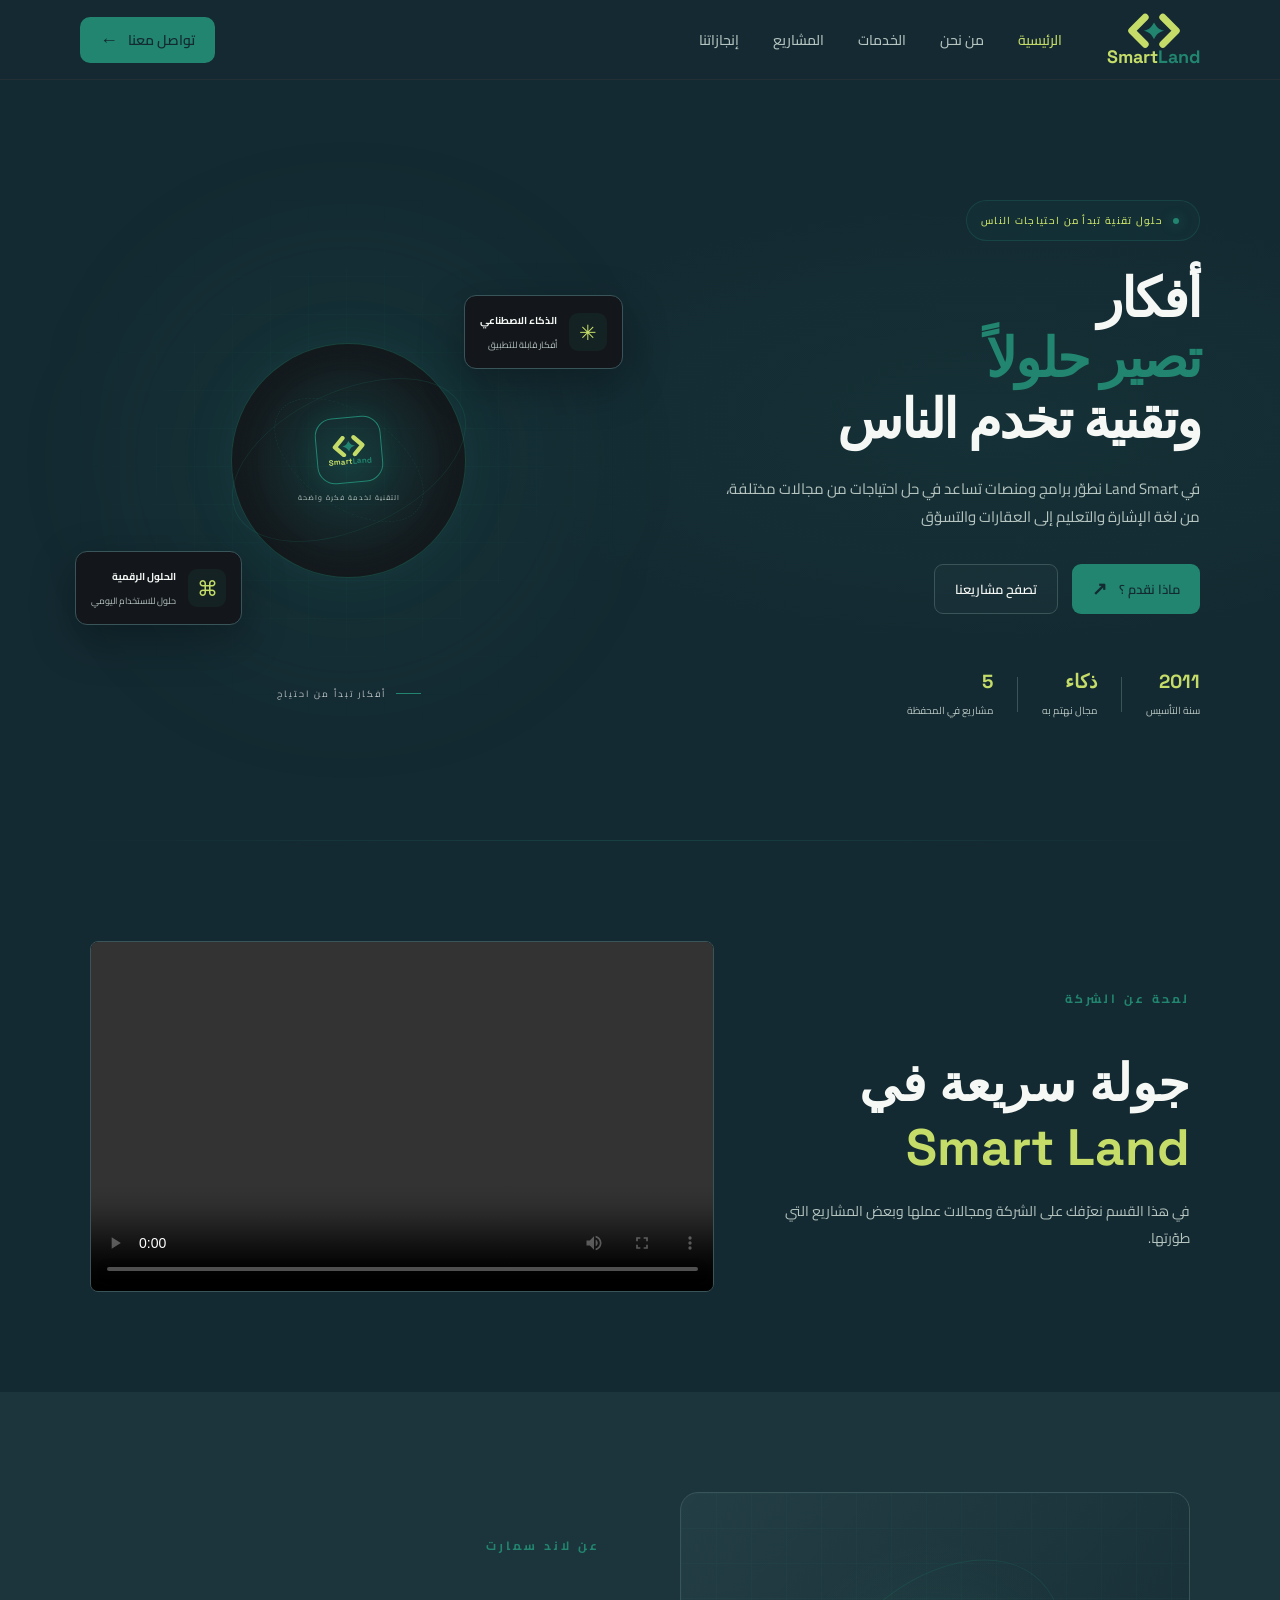
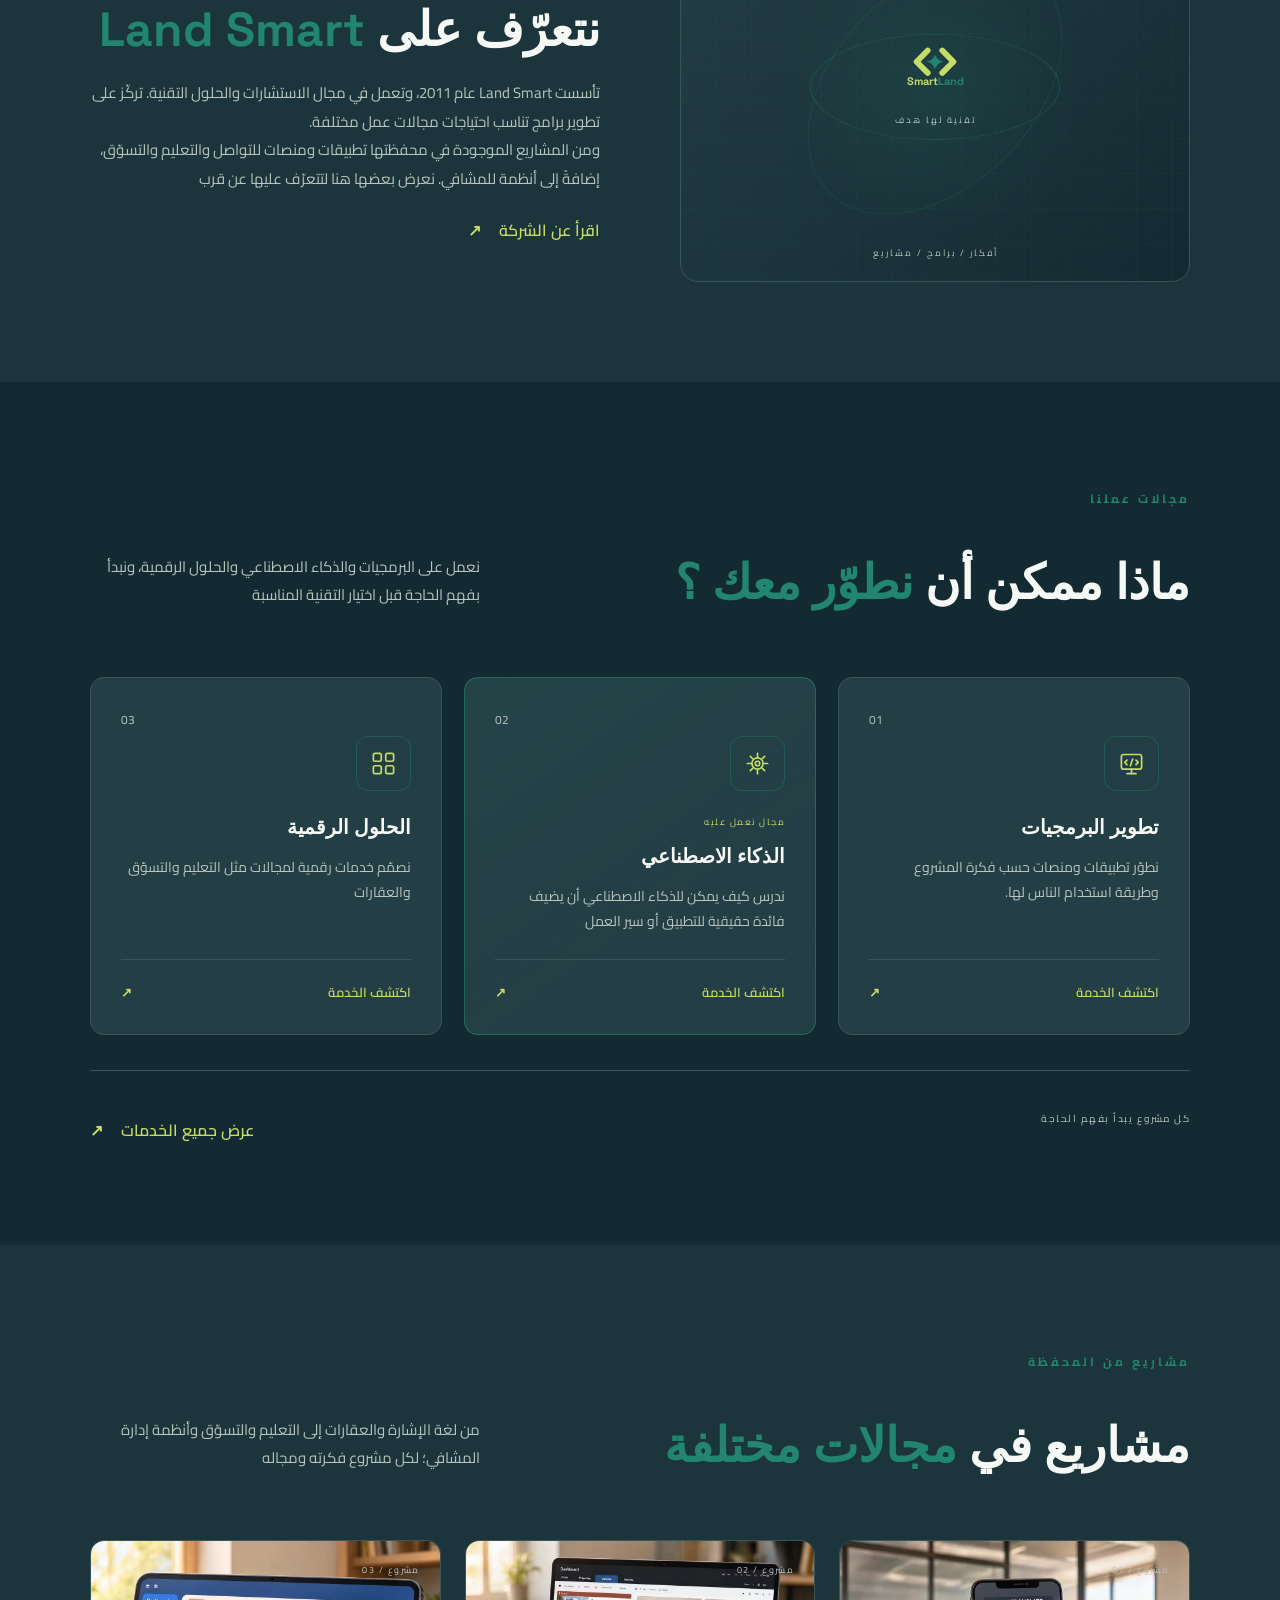
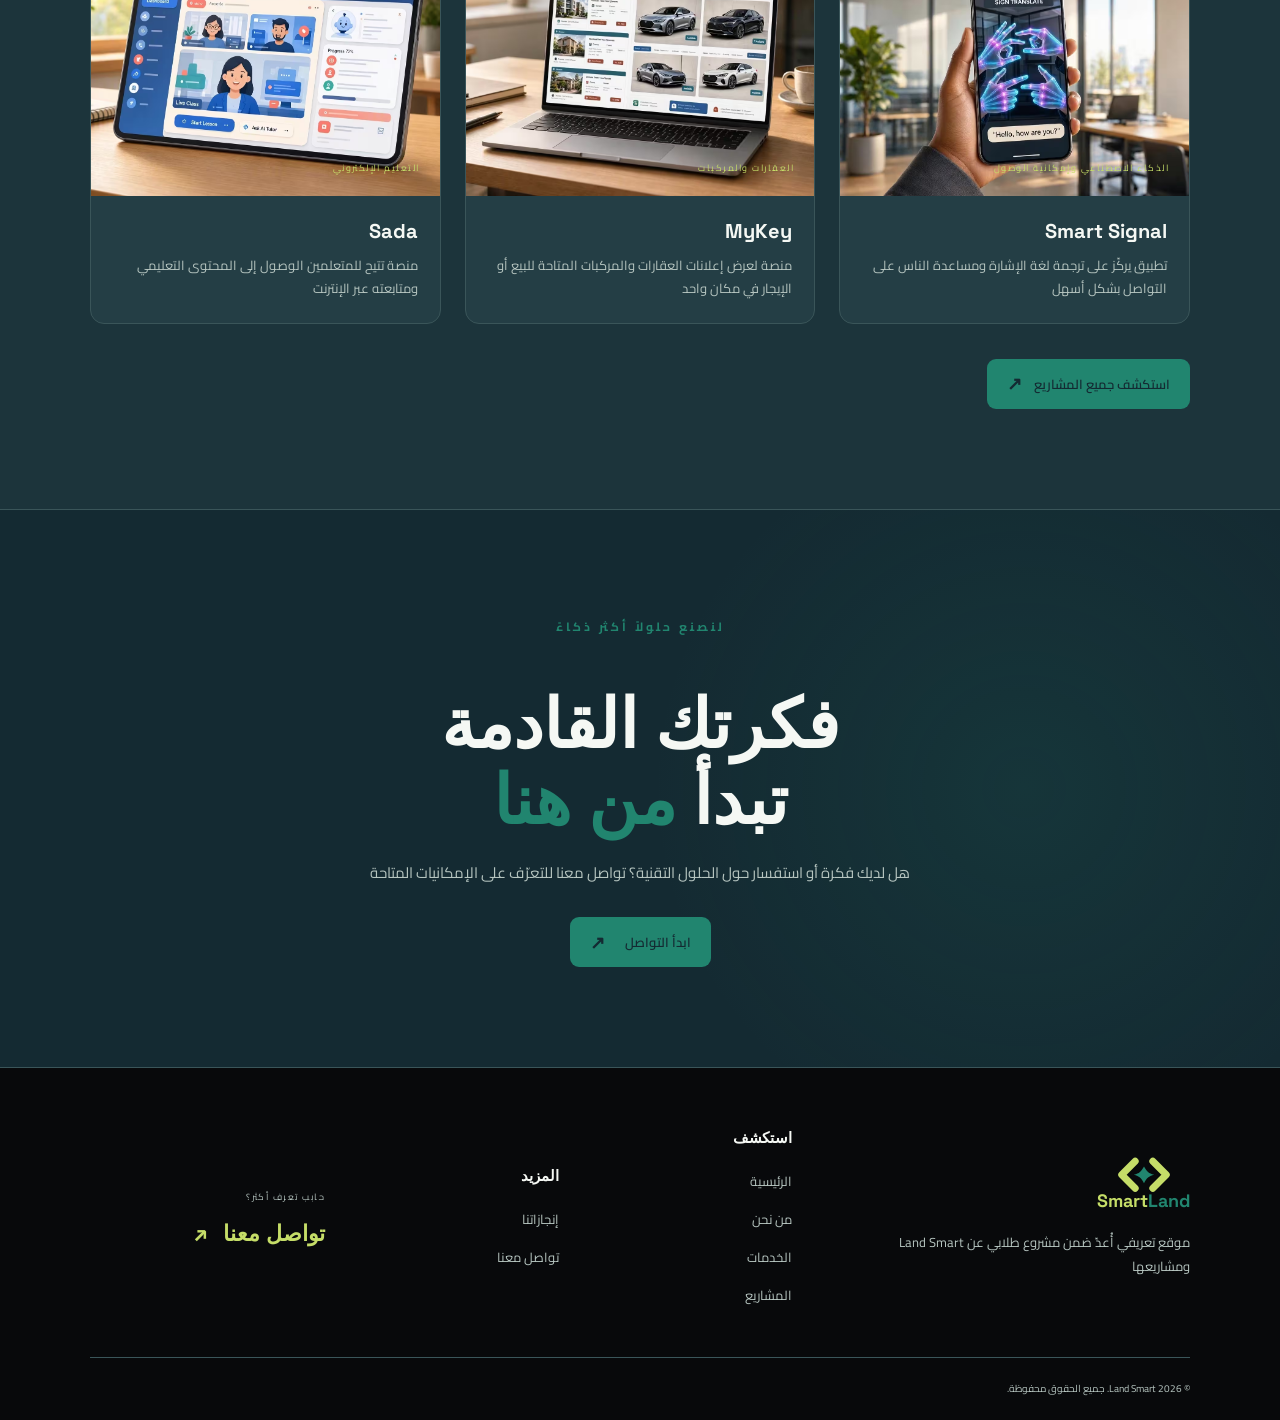
==== index.html @ 090af04e "Add files via upload" ====
<!DOCTYPE html>
<html lang="ar" dir="rtl">

<head>
    <meta charset="UTF-8">
    <meta name="viewport" content="width=device-width, initial-scale=1.0">

    <meta
        name="description"
        content="تعرّف على Land Smart ومشاريعها في تطوير البرمجيات والذكاء الاصطناعي والحلول الرقمية."
    >

    <title>Land Smart | مشاريع وحلول تقنية</title>

    <!-- Google Fonts -->
    <link rel="preconnect" href="https://fonts.googleapis.com">
    <link rel="preconnect" href="https://fonts.gstatic.com" crossorigin>

    <link
        href="https://fonts.googleapis.com/css2?family=Inter:wght@400;500;600;700&family=Space+Grotesk:wght@500;600;700&family=Cairo:wght@400;500;600;700;800&display=swap"
        rel="stylesheet"
    >

    <!-- Main CSS -->
    <link rel="stylesheet" href="style.css">
</head>

<body>

    <!-- ==================== NAVBAR ==================== -->
    <header class="navbar">
        <div class="navbar-container">

            <a href="index.html" class="logo" aria-label="الصفحة الرئيسية - SmartLand">
                <img src="assets/logo/smartland-logo.svg" alt="" class="logo-mark" aria-hidden="true">
                <span class="logo-wordmark"><span class="logo-word-smart">Smart</span><span class="logo-word-land">Land</span></span>
            </a>

            <nav class="nav-links" aria-label="التنقل الرئيسي">
                <a href="index.html" class="active" aria-current="page">الرئيسية</a>
                <a href="about.html">من نحن</a>
                <a href="services.html">الخدمات</a>
                <a href="projects.html">المشاريع</a>
                <a href="success-stories.html">إنجازاتنا</a>
            </nav>

            <a href="contact.html" class="nav-button">
                تواصل معنا <span>←</span>
            </a>

        </div>
    </header>


    <main id="home">

        <!-- ==================== HERO ==================== -->
        <section class="hero">

            <div class="hero-container">

                <div class="hero-content">

                    <div class="hero-badge">
                        <span class="status-dot"></span>
                        حلول تقنية تبدأ من احتياجات الناس
                    </div>

                    <h1>
                        أفكار<br>
                        <span>تصير حلولاً</span><br>
                        وتقنية تخدم الناس
                    </h1>

                    <p class="hero-description">
                        في Land Smart نطوّر برامج ومنصات تساعد في حل
                        احتياجات من مجالات مختلفة، من لغة الإشارة والتعليم
                        إلى العقارات والتسوّق
                    </p>

                    <div class="hero-actions">

                        <a href="services.html" class="primary-button">
                            ماذا  نقدم ؟
                            <span>↗</span>
                        </a>

                        <a href="projects.html" class="secondary-button">
                            تصفح مشاريعنا
                        </a>

                    </div>

                    <div class="hero-stats">

                        <div class="hero-stat">
                            <span class="stat-number">2011</span>
                            <span class="stat-label">سنة التأسيس</span>
                        </div>

                        <div class="stat-divider"></div>

                        <div class="hero-stat">
                            <span class="stat-number">ذكاء</span>
                            <span class="stat-label">مجال نهتم به</span>
                        </div>

                        <div class="stat-divider"></div>

                        <div class="hero-stat">
                            <span class="stat-number">5</span>
                            <span class="stat-label">مشاريع في المحفظة</span>
                        </div>

                    </div>

                </div>


                <!-- Hero Visual -->
                <div class="hero-visual" data-media-slot="home-hero-visual" aria-label="تصميم بصري يعبر عن تقنيات Land Smart">

                    <div class="visual-glow"></div>
                    <div class="visual-grid"></div>

                    <div class="orbit orbit-one"></div>
                    <div class="orbit orbit-two"></div>

                    <div class="visual-center">
                        <div class="center-icon">
                            <span class="logo brand-lockup brand-lockup--tiny" aria-label="SmartLand">
                                <img src="assets/logo/smartland-logo.svg" alt="" class="logo-mark" aria-hidden="true">
                                <span class="logo-wordmark"><span class="logo-word-smart">Smart</span><span class="logo-word-land">Land</span></span>
                            </span>
                        </div>

                        <div class="center-subtitle">
                            التقنية لخدمة فكرة واضحة
                        </div>
                    </div>

                    <div class="floating-card card-ai">
                        <div class="floating-icon">✳</div>

                        <div>
                            <strong>الذكاء الاصطناعي</strong>
                            <span>أفكار قابلة للتطبيق</span>
                        </div>
                    </div>

                    <div class="floating-card card-digital">
                        <div class="floating-icon">⌘</div>

                        <div>
                            <strong>الحلول الرقمية</strong>
                            <span>حلول للاستخدام اليومي</span>
                        </div>
                    </div>

                    <div class="visual-caption">
                        <span></span>
                        أفكار تبدأ من احتياج
                    </div>

                </div>

            </div>

            <div class="hero-bottom-line"></div>

        </section>


        <section class="media-feature section-padding" aria-labelledby="media-feature-title">

            <div class="media-feature-container">

                <div class="media-feature-copy">
                    <span class="section-label">
                        <span class="section-dot"></span>
                        لمحة عن الشركة
                    </span>

                    <h2 id="media-feature-title">
                        جولة سريعة في
                        <span>  Smart Land</span>
                    </h2>

                    <p>
                        في هذا القسم نعرّفك على الشركة ومجالات عملها وبعض
                        المشاريع التي طوّرتها.
                    </p>
                </div>

                <figure
                    class="media-feature-slot"
                    data-media-slot="company-intro-film"
                    aria-label="الفيديو التعريفي لشركة Land Smart"
                >
                    <video
                        class="media-feature-video"
                        controls
                        playsinline
                        preload="metadata"
                        aria-label="شاهد الفيديو التعريفي لشركة Land Smart"
                    >
                        <source
                            src="assets/video/ai-sign-language-translation-software-company-smart-land.mp4"
                            type="video/mp4"
                        >
                        متصفحك لا يدعم تشغيل الفيديو.
                    </video>
                </figure>

            </div>

        </section>


        <!-- ==================== ABOUT PREVIEW ==================== -->
        <section class="home-about section-padding">

            <div class="home-about-container">

                <div class="home-about-visual" data-media-slot="home-company-profile">
                    <div class="home-about-orbit orbit-a"></div>
                    <div class="home-about-orbit orbit-b"></div>

                    <div class="home-about-center">
                        <span class="logo brand-lockup brand-lockup--small home-about-symbol" aria-label="SmartLand">
                            <img src="assets/logo/smartland-logo.svg" alt="" class="logo-mark" aria-hidden="true">
                            <span class="logo-wordmark"><span class="logo-word-smart">Smart</span><span class="logo-word-land">Land</span></span>
                        </span>
                        <span class="home-about-caption">
                            تقنية لها هدف
                        </span>
                    </div>

                    <div class="home-about-corner">
                        أفكار / برامج / مشاريع
                    </div>
                </div>


                <div class="home-about-content">

                    <span class="section-label">
                        <span class="section-dot"></span>
                        عن لاند سمارت
                    </span>

                    <h2>
                        نتعرّف على
                        <span>Land Smart</span>
                    </h2>

                    <p>
                        تأسست Land Smart عام 2011، وتعمل في مجال الاستشارات
                        والحلول التقنية. تركّز على تطوير برامج تناسب احتياجات
                        مجالات عمل مختلفة.
                    </p>

                    <p>
                        ومن المشاريع الموجودة في محفظتها تطبيقات ومنصات
                        للتواصل والتعليم والتسوّق، إضافةً إلى أنظمة للمشافي.
                        نعرض بعضها هنا لتتعرّف عليها عن قرب
                    </p>

                    <a href="about.html" class="home-text-link">
                        اقرأ عن الشركة
                        <span>↗</span>
                    </a>

                </div>

            </div>

        </section>


        <!-- ==================== SERVICES PREVIEW ==================== -->
        <section class="home-services section-padding">

            <div class="home-section-container">

                <div class="home-section-heading">

                    <div>
                        <span class="section-label">
                            <span class="section-dot"></span>
                            مجالات عملنا
                        </span>

                        <h2>
                            ماذا ممكن أن 
                            <span>نطوّر معك ؟</span>
                        </h2>
                    </div>

                    <p>
                        نعمل على البرمجيات والذكاء الاصطناعي والحلول الرقمية،
                        ونبدأ بفهم الحاجة قبل اختيار التقنية المناسبة
                    </p>

                </div>


                <div class="home-services-grid">

                    <!-- Service 01 -->
                    <article class="home-service-card">

                        <span class="home-service-number">01</span>

                        <div class="home-service-icon">
                            <svg viewBox="0 0 24 24" fill="none"
                                 stroke="currentColor" stroke-width="1.5"
                                 stroke-linecap="round" stroke-linejoin="round"
                                 aria-hidden="true">
                                <rect x="3" y="4" width="18" height="13" rx="2"/>
                                <path d="M8 21h8M12 17v4"/>
                                <path d="m8 9-2 2 2 2M16 9l2 2-2 2M13 8l-2 6"/>
                            </svg>
                        </div>

                        <h3>تطوير البرمجيات</h3>

                        <p>
                            نطوّر تطبيقات ومنصات حسب فكرة المشروع
                            وطريقة استخدام الناس لها.
                        </p>

                        <a href="services.html" class="home-service-link">
                            اكتشف الخدمة <span>↗</span>
                        </a>

                    </article>


                    <!-- Service 02 -->
                    <article class="home-service-card home-service-featured">

                        <span class="home-service-number">02</span>

                        <div class="home-service-icon">
                            <svg viewBox="0 0 24 24" fill="none"
                                 stroke="currentColor" stroke-width="1.5"
                                 stroke-linecap="round" stroke-linejoin="round"
                                 aria-hidden="true">
                                <path d="M12 3v3M12 18v3M3 12h3M18 12h3"/>
                                <path d="m5.64 5.64 2.12 2.12m8.48 8.48 2.12 2.12"/>
                                <path d="m18.36 5.64-2.12 2.12m-8.48 8.48-2.12 2.12"/>
                                <circle cx="12" cy="12" r="5"/>
                                <circle cx="12" cy="12" r="2"/>
                            </svg>
                        </div>

                        <span class="home-service-tag">مجال نعمل عليه</span>

                        <h3>الذكاء الاصطناعي</h3>

                        <p>
                            ندرس كيف يمكن للذكاء الاصطناعي أن يضيف
                            فائدة حقيقية للتطبيق أو سير العمل
                        </p>

                        <a href="services.html" class="home-service-link">
                            اكتشف الخدمة <span>↗</span>
                        </a>

                    </article>


                    <!-- Service 03 -->
                    <article class="home-service-card">

                        <span class="home-service-number">03</span>

                        <div class="home-service-icon">
                            <svg viewBox="0 0 24 24" fill="none"
                                 stroke="currentColor" stroke-width="1.5"
                                 stroke-linecap="round" stroke-linejoin="round"
                                 aria-hidden="true">
                                <rect x="3" y="3" width="7" height="7" rx="1.5"/>
                                <rect x="14" y="3" width="7" height="7" rx="1.5"/>
                                <rect x="3" y="14" width="7" height="7" rx="1.5"/>
                                <rect x="14" y="14" width="7" height="7" rx="1.5"/>
                            </svg>
                        </div>

                        <h3>الحلول الرقمية</h3>

                        <p>
                            نصمّم خدمات رقمية لمجالات مثل التعليم
                            والتسوّق والعقارات
                        </p>

                        <a href="services.html" class="home-service-link">
                            اكتشف الخدمة <span>↗</span>
                        </a>

                    </article>

                </div>


                <div class="home-section-footer">
                    <span>كل مشروع يبدأ بفهم الحاجة</span>

                    <a href="services.html" class="home-text-link">
                        عرض جميع الخدمات <span>↗</span>
                    </a>
                </div>

            </div>

        </section>


        <!-- ==================== PROJECTS PREVIEW ==================== -->
        <section class="home-projects section-padding">

            <div class="home-section-container">

                <div class="home-section-heading home-projects-heading">

                    <div>
                        <span class="section-label">
                            <span class="section-dot"></span>
                            مشاريع من المحفظة
                        </span>

                        <h2>
                            مشاريع في
                            <span>مجالات مختلفة</span>
                        </h2>
                    </div>

                    <p>
                        من لغة الإشارة والعقارات إلى التعليم والتسوّق
                        وأنظمة إدارة المشافي؛ لكل مشروع فكرته ومجاله
                    </p>

                </div>


                <div class="home-projects-grid">

                    <!-- Project 01 -->
                    <article class="home-project-card">

                        <div class="home-project-visual home-project-ai" data-media-slot="home-smart-signal">

                            <img
                                src="assets/images/signal.avif"
                                alt="صورة مشروع Smart Signal لترجمة لغة الإشارة"
                                class="project-image"
                            >
                            <span class="home-project-index">مشروع / 01</span>

                            <span class="home-project-category">الذكاء الاصطناعي وإمكانية الوصول</span>

                        </div>

                        <div class="home-project-info">
                            <h3>Smart Signal</h3>

                            <p>
                                تطبيق يركّز على ترجمة لغة الإشارة
                                ومساعدة الناس على التواصل بشكل أسهل
                            </p>
                        </div>

                    </article>


                    <!-- Project 02 -->
                    <article class="home-project-card">

                        <div class="home-project-visual home-project-realestate" data-media-slot="home-mykey">

                            <img
                                src="assets/images/myKey.avif"
                                alt="صورة منصة MyKey للإعلانات العقارية والمركبات"
                                class="project-image"
                            >
                            <span class="home-project-index">مشروع / 02</span>

                            <span class="home-project-category">العقارات والمركبات</span>

                        </div>

                        <div class="home-project-info">
                            <h3>MyKey</h3>

                            <p>
                                منصة لعرض إعلانات العقارات والمركبات
                                المتاحة للبيع أو الإيجار في مكان واحد
                            </p>
                        </div>

                    </article>


                    <!-- Project 03 -->
                    <article class="home-project-card">

                        <div class="home-project-visual home-project-education" data-media-slot="home-sada">

                            <img
                                src="assets/images/Saad.avif"
                                alt="صورة منصة سادا التعليمية للتعلّم الإلكتروني"
                                class="project-image"
                            >
                            <span class="home-project-index">مشروع / 03</span>

                            <span class="home-project-category">التعليم الإلكتروني</span>

                        </div>

                        <div class="home-project-info">
                            <h3>Sada</h3>

                            <p>
                                منصة تتيح للمتعلمين الوصول إلى
                                المحتوى التعليمي ومتابعته عبر الإنترنت
                            </p>
                        </div>

                    </article>

                </div>


                <div class="home-projects-footer">

                  

                    <a href="projects.html" class="primary-button">
                        استكشف جميع المشاريع <span>↗</span>
                    </a>

                </div>

              

            </div>

        </section>


        <!-- ==================== CONTACT CTA ==================== -->
        <section class="home-cta">

            <div class="home-cta-decoration"></div>

            <div class="home-cta-container">

                <span class="section-label">
                    <span class="section-dot"></span>
                    لنصنع حلولاً أكثر ذكاءً
                </span>

                <h2>
                    فكرتك القادمة<br>
                    تبدأ <span>من هنا</span>
                </h2>

                <p>
                    هل لديك فكرة أو استفسار حول الحلول التقنية؟
                    تواصل معنا للتعرّف على الإمكانيات المتاحة
                </p>

                <a href="contact.html" class="primary-button">
                    ابدأ التواصل <span>↗</span>
                </a>

            </div>

        </section>

    </main>


    <!-- ==================== FOOTER ==================== -->
    <footer class="site-footer">

        <div class="footer-container">

            <div class="footer-main">

                <a href="index.html" class="logo footer-logo">
                    <img src="assets/logo/smartland-logo.svg" alt="" class="logo-mark" aria-hidden="true">
                    <span class="logo-wordmark"><span class="logo-word-smart">Smart</span><span class="logo-word-land">Land</span></span>
                </a>

                <p class="footer-description">
                    موقع تعريفي أُعدّ ضمن مشروع طلابي عن Land Smart ومشاريعها
                </p>

            </div>


            <div class="footer-links-group">

                <h3>استكشف</h3>

                <a href="index.html">الرئيسية</a>
                <a href="about.html">من نحن</a>
                <a href="services.html">الخدمات</a>
                <a href="projects.html">المشاريع</a>

            </div>


            <div class="footer-links-group">

                <h3>المزيد</h3>

                <a href="success-stories.html">إنجازاتنا</a>
                <a href="contact.html">تواصل معنا</a>

            </div>


            <div class="footer-contact">

                <span class="footer-small-label">حابب تعرف أكثر؟</span>

                <a href="contact.html" class="footer-contact-link">
                    تواصل معنا <span>↗</span>
                </a>

            </div>

        </div>


        <div class="footer-bottom">

            <p>
                © <span id="current-year">2026</span>
                Land Smart. جميع الحقوق محفوظة.
            </p>


        </div>

    </footer>


    <!-- JavaScript -->
    <script src="script.js"></script>

</body>
</html>
---- style.css ----
/* ================================
   LAND SMART - GLOBAL STYLES
================================ */

* {
    margin: 0;
    padding: 0;
    box-sizing: border-box;
}

html {
    scroll-behavior: smooth;
}


body {
    background-color: var(--black);
    color: var(--white);
    font-family: 'Cairo', sans-serif;
    direction: rtl;
    text-align: right;
}





a {
    text-decoration: none;
    color: inherit;
}


/* ================================
   COLORS
================================ */

:root {
    --black: #142A32;
    --charcoal: #1C343B;
    --card: #243E45;

    --gold: #21856F;
    --gold-light: #C5DD68;

    --white: #F5F8F4;
    --gray: #B6C5C0;

    --border: #3A5559;
}


/* ================================
   NAVBAR
================================ */

.navbar {
    width: 100%;
    height: 80px;

    background: rgba(20, 42, 50, 0.92);

    border-bottom: 1px solid rgba(48, 50, 56, 0.6);

    position: relative;
    z-index: 1000;
}


.navbar-container {
    width: 100%;
    max-width: 1440px;

    height: 100%;

    margin: 0 auto;

    padding: 0 80px;

    display: flex;
    align-items: center;
    justify-content: space-between;
}

/* =====================================
   HERO SECTION
===================================== */

.hero {
    position: relative;
    min-height: 760px;
    overflow: hidden;

    background:
        radial-gradient(
            ellipse at 78% 45%,
            rgba(33, 133, 111, 0.07),
            transparent 38%
        ),
        var(--black);
}

.hero-container {
    max-width: 1440px;
    min-height: 760px;

    margin: 0 auto;
    padding: 80px;

    display: grid;
    grid-template-columns: 1fr 1fr;
    align-items: center;
    gap: 45px;
}


/* =====================================
   LEFT CONTENT
===================================== */

.hero-content {
    position: relative;
    z-index: 2;
}

.hero-badge {
    display: inline-flex;
    align-items: center;
    gap: 10px;

    padding: 10px 14px;
    margin-bottom: 28px;

    border: 1px solid rgba(33, 133, 111, 0.25);
    border-radius: 30px;

    background: rgba(33, 133, 111, 0.05);

    color: var(--gold-light);

    font-size: 10px;
    font-weight: 600;
    letter-spacing: 1.3px;
}

.status-dot {
    width: 7px;
    height: 7px;

    background: var(--gold);

    border-radius: 50%;

    box-shadow: 0 0 12px rgba(33, 133, 111, 0.7);
}

.hero h1 {
    font-family: "Space Grotesk", sans-serif;

    font-size: clamp(42px, 4.2vw, 62px);
    font-weight: 700;
    line-height: 1.12;

    letter-spacing: -2px;

    color: var(--white);
}

.hero h1 span {
    color: var(--gold);
}

.hero-description {
    max-width: 490px;

    margin-top: 25px;

    color: var(--gray);

    font-size: 15px;
    line-height: 1.9;
}


/* =====================================
   HERO BUTTONS
===================================== */

.hero-actions {
    display: flex;
    align-items: center;
    flex-wrap: wrap;
    gap: 14px;

    margin-top: 32px;
}

.primary-button,
.secondary-button {
    min-height: 50px;

    padding: 0 20px;

    display: inline-flex;
    align-items: center;
    justify-content: center;
    gap: 12px;

    border-radius: 9px;

    font-size: 13px;
    font-weight: 600;

    transition: 0.3s ease;
}

.primary-button {
    color: var(--black);
    background: var(--gold);
}

.primary-button:hover {
    background: var(--gold-light);
    transform: translateY(-3px);

    box-shadow: 0 10px 30px rgba(33, 133, 111, 0.18);
}

.primary-button span {
    font-size: 18px;
}

.secondary-button {
    color: var(--white);

    border: 1px solid var(--border);
    background: rgba(255, 255, 255, 0.02);
}

.secondary-button:hover {
    border-color: var(--gold);
    color: var(--gold-light);
}


/* =====================================
   HERO STATISTICS
===================================== */

.hero-stats {
    display: flex;
    align-items: center;
    gap: 24px;

    margin-top: 55px;
}

.hero-stat {
    display: flex;
    flex-direction: column;
    gap: 7px;
}

.stat-number {
    color: var(--gold-light);

    font-family: "Space Grotesk", sans-serif;
    font-size: 19px;
    font-weight: 700;
}

.stat-label {
    color: var(--gray);
    font-size: 10px;
}

.stat-divider {
    width: 1px;
    height: 35px;

    background: var(--border);
}


/* =====================================
   RIGHT VISUAL
===================================== */

.hero-visual {
    position: relative;

    min-height: 520px;

    display: flex;
    align-items: center;
    justify-content: center;

    isolation: isolate;
}

.visual-glow {
    position: absolute;
    z-index: -2;

    width: 330px;
    height: 330px;

    background: rgba(33, 133, 111, 0.12);

    filter: blur(85px);
    border-radius: 50%;
}

.visual-grid {
    position: absolute;
    z-index: -1;
    inset: 0;

    background-image:
        linear-gradient(
            rgba(33, 133, 111, 0.07) 1px,
            transparent 1px
        ),
        linear-gradient(
            90deg,
            rgba(33, 133, 111, 0.07) 1px,
            transparent 1px
        );

    background-size: 38px 38px;

    mask-image: radial-gradient(
        ellipse at center,
        black 15%,
        transparent 75%
    );
}

.orbit {
    position: absolute;

    border: 1px solid rgba(33, 133, 111, 0.2);

    border-radius: 50%;
}

.orbit-one {
    width: 350px;
    height: 350px;

    transform: rotate(-25deg) scaleY(0.55);
}

.orbit-two {
    width: 430px;
    height: 430px;

    transform: rotate(35deg) scaleY(0.55);
}

.visual-center {
    width: 235px;
    height: 235px;

    display: flex;
    flex-direction: column;
    align-items: center;
    justify-content: center;

    border: 1px solid rgba(33, 133, 111, 0.4);
    border-radius: 50%;

    background:
        radial-gradient(
            circle,
            rgba(33, 133, 111, 0.12),
            rgba(20, 22, 26, 0.96) 70%
        );

    box-shadow:
        0 0 55px rgba(33, 133, 111, 0.09),
        inset 0 0 35px rgba(33, 133, 111, 0.05);
}

.center-icon {
    width: 66px;
    height: 66px;

    display: flex;
    align-items: center;
    justify-content: center;

    border: 1px solid var(--gold);
    border-radius: 18px;

    transform: rotate(-5deg);

    box-shadow: 0 0 25px rgba(33, 133, 111, 0.12);
}

.center-title {
    margin-top: 20px;

    font-family: "Space Grotesk", sans-serif;
    font-size: 15px;
    font-weight: 700;
    letter-spacing: 2px;
}

.center-subtitle {
    margin-top: 8px;

    color: var(--gray);
    font-size: 7px;
    letter-spacing: 1px;
}


/* =====================================
   FLOATING CARDS
===================================== */

.floating-card {
    position: absolute;

    display: flex;
    align-items: center;
    gap: 12px;

    padding: 15px;

    background: rgba(20, 22, 26, 0.94);

    border: 1px solid var(--border);
    border-radius: 12px;

    box-shadow: 0 15px 45px rgba(0, 0, 0, 0.3);

    backdrop-filter: blur(12px);
}

.floating-icon {
    width: 38px;
    height: 38px;

    display: flex;
    align-items: center;
    justify-content: center;

    border-radius: 9px;

    color: var(--gold-light);
    background: rgba(33, 133, 111, 0.1);

    font-size: 21px;
}

.floating-card div:last-child {
    display: flex;
    flex-direction: column;
    gap: 6px;
}

.floating-card strong {
    color: var(--white);
    font-size: 10px;
}

.floating-card span {
    color: var(--gray);
    font-size: 9px;
}

.card-ai {
    top: 95px;
    right: -5px;
}

.card-digital {
    bottom: 95px;
    left: -5px;
}

.visual-caption {
    position: absolute;
    bottom: 25px;

    display: flex;
    align-items: center;
    gap: 10px;

    color: var(--gray);
    font-size: 9px;
    letter-spacing: 1.5px;
}

.visual-caption span {
    width: 25px;
    height: 1px;

    background: var(--gold);
}

.hero-bottom-line {
    height: 1px;
    width: calc(100% - 160px);

    margin: 0 auto;

    background: linear-gradient(
        90deg,
        transparent,
        rgba(33, 133, 111, 0.25),
        transparent
    );
}


/* =====================================
   RESPONSIVE
===================================== */

@media (max-width: 1100px) {
    .navbar-container {
        padding: 0 35px;
    }

    .nav-links {
        gap: 18px;
        margin-right: 20px;
    }

    .hero-container {
        padding: 65px 35px;
        gap: 20px;
    }

    .hero h1 {
        font-size: 48px;
    }

    .hero-stats {
        gap: 14px;
    }

    .hero-visual {
        transform: scale(0.9);
    }
}

@media (max-width: 760px) {
    .navbar {
        height: 72px;
    }

    .navbar-container {
        padding: 0 22px;
    }

    .nav-links {
        display: none;
    }

    .nav-button {
        height: 42px;
        padding: 0 14px;
        font-size: 12px;
    }

    .hero-container {
        grid-template-columns: 1fr;

        padding: 65px 24px 35px;
        gap: 20px;
    }

    .hero h1 {
        font-size: clamp(40px, 10vw, 54px);
        letter-spacing: -1.5px;
    }

    .hero-description {
        font-size: 14px;
    }

    .hero-stats {
        flex-wrap: wrap;
        gap: 18px;
        margin-top: 40px;
    }

    .stat-number {
        font-size: 17px;
    }

    .stat-label {
        font-size: 9px;
    }

    .hero-visual {
        min-height: 400px;
        transform: scale(0.85);
        margin: -10px -25px;
    }

    .card-ai {
        right: 0;
    }

    .card-digital {
        left: 0;
    }

    .hero-bottom-line {
        width: calc(100% - 48px);
    }
}

@media (max-width: 400px) {
    .hero-container {
        padding-right: 18px;
        padding-left: 18px;
    }

    .hero-badge {
        font-size: 8px;
        letter-spacing: 0.8px;
    }

    .hero-visual {
        transform: scale(0.75);
        margin: -30px -45px;
    }

    .hero-stats {
        gap: 12px;
    }

    .stat-divider {
        display: none;
    }
}


/* ================================
   LOGO
================================ */

.logo {
    display: inline-flex;
    flex-direction: column;
    align-items: center;
    flex-shrink: 0;
    gap: 0;
    direction: ltr;
}

.logo-mark {
    display: block;
    width: 58px;
    height: 35px;
    object-fit: contain;
}

.logo-wordmark {
    color: var(--white);
    font-family: "Space Grotesk", "Cairo", sans-serif;
    font-size: 18px;
    font-weight: 700;
    line-height: 1;
    letter-spacing: 0;
    white-space: nowrap;
}

.logo-word-smart {
    color: var(--gold-light);
}

.logo-word-land {
    color: var(--gold);
}

@media (max-width: 760px) {
    .logo-mark {
        width: 52px;
        height: 31px;
    }

    .logo-wordmark {
        font-size: 16px;
    }
}

.brand-lockup {
    gap: 0;
    pointer-events: none;
}

.brand-lockup--tiny .logo-mark {
    width: 38px;
    height: 22px;
}

.brand-lockup--tiny .logo-wordmark {
    font-size: 8px;
}

.brand-lockup--small .logo-mark {
    width: 48px;
    height: 29px;
}

.brand-lockup--small .logo-wordmark {
    font-size: 11px;
}

.brand-lockup--medium .logo-mark {
    width: 64px;
    height: 38px;
}

.brand-lockup--medium .logo-wordmark {
    font-size: 15px;
}

.brand-lockup--large .logo-mark {
    width: 82px;
    height: 49px;
}

.brand-lockup--large .logo-wordmark {
    font-size: 21px;
}

.brand-lockup--watermark .logo-mark {
    width: 118px;
    height: 70px;
}

.brand-lockup--watermark .logo-wordmark {
    font-size: 30px;
}


/* ================================
   NAV LINKS
================================ */

.nav-links {
    display: flex;
    align-items: center;

    gap: 34px;

    margin-left: auto;
    margin-right: 45px;
}

.nav-links a {
    color: var(--gray);

    font-size: 14px;
    font-weight: 500;

    transition: color 0.3s ease;
}

.nav-links a:hover {
    color: var(--gold-light);
}


/* ================================
   NAV BUTTON
================================ */

.nav-button {
    height: 46px;

    padding: 0 20px;

    display: inline-flex;
    align-items: center;
    justify-content: center;

    gap: 10px;

    background: var(--gold);

    color: var(--black);

    border-radius: 10px;

    font-size: 14px;
    font-weight: 600;

    transition:
        background 0.3s ease,
        transform 0.3s ease,
        box-shadow 0.3s ease;
}

.nav-button span {
    font-size: 18px;
}

.nav-button:hover {
    background: var(--gold-light);

    transform: translateY(-2px);

    box-shadow: 0 8px 25px rgba(33, 133, 111, 0.20);
}


/* =========================
   ABOUT SECTION
========================= */

.about-section {
  position: relative;
  padding: 110px 0 100px;
  background: var(--charcoal);
  border-top: 1px solid var(--border);
  overflow: hidden;
}

.about-container {
  max-width: 1440px;
  margin: 0 auto;
  padding: 0 80px;
}

.about-heading {
  margin-bottom: 55px;
}

.section-label {
  display: inline-flex;
  align-items: center;
  gap: 10px;
  color: var(--gold-light);
  font-size: 12px;
  font-weight: 700;
  letter-spacing: 1.5px;
}

.section-dot {
  width: 7px;
  height: 7px;
  border-radius: 50%;
  background: var(--gold);
  box-shadow: 0 0 12px rgba(33, 133, 111, 0.5);
}

.about-heading h2 {
  max-width: 650px;
  margin-top: 22px;
  color: var(--white);
  font-family: "Space Grotesk", sans-serif;
  font-size: clamp(38px, 4vw, 58px);
  line-height: 1.15;
  letter-spacing: -1.8px;
}

.about-heading h2 span {
  color: var(--gold);
}

.about-content {
  display: grid;
  grid-template-columns: 0.9fr 1.1fr;
  align-items: center;
  gap: 80px;
}

.about-text h3 {
  max-width: 460px;
  margin-bottom: 22px;
  color: var(--white);
  font-family: "Space Grotesk", sans-serif;
  font-size: 27px;
  line-height: 1.4;
}

.about-text p {
  max-width: 490px;
  margin-bottom: 18px;
  color: var(--gray);
  font-size: 15px;
  line-height: 1.9;
}

.about-link {
  display: inline-flex;
  align-items: center;
  gap: 18px;
  margin-top: 18px;
  color: var(--gold-light);
  font-size: 14px;
  font-weight: 700;
  text-decoration: none;
  transition: gap 0.25s ease;
}

.about-link:hover {
  gap: 25px;
}

.about-link span {
  font-size: 20px;
}

.about-visual {
  position: relative;
  padding: 0 0 35px 35px;
}

.about-image-placeholder {
  position: relative;
  display: flex;
  min-height: 370px;
  align-items: center;
  justify-content: center;
  overflow: hidden;
  border: 1px solid rgba(33, 133, 111, 0.25);
  border-radius: 8px;
  background:
    radial-gradient(
      circle at 50% 45%,
      rgba(33, 133, 111, 0.16),
      transparent 45%
    ),
    linear-gradient(135deg, #191a1d, #101114);
}

.about-image-placeholder::before {
  position: absolute;
  inset: 0;
  background-image:
    linear-gradient(rgba(33, 133, 111, 0.06) 1px, transparent 1px),
    linear-gradient(90deg, rgba(33, 133, 111, 0.06) 1px, transparent 1px);
  background-size: 35px 35px;
  content: "";
  mask-image: linear-gradient(to bottom, black, transparent);
}

.placeholder-content {
  position: relative;
  z-index: 2;
  display: flex;
  align-items: center;
  flex-direction: column;
  gap: 12px;
}

.placeholder-symbol {
  display: flex;
  width: 82px;
  height: 82px;
  align-items: center;
  justify-content: center;
  border: 1px solid var(--gold);
  border-radius: 22px;
  color: var(--gold-light);
  font-family: "Space Grotesk", sans-serif;
  font-size: 29px;
  font-weight: 700;
  transform: rotate(-8deg);
  box-shadow: 0 0 40px rgba(33, 133, 111, 0.12);
}

.placeholder-title {
  margin-top: 8px;
  color: var(--white);
  font-size: 16px;
  font-weight: 700;
  letter-spacing: 3px;
}

.placeholder-subtitle {
  color: var(--gray);
  font-size: 9px;
  letter-spacing: 2px;
}

.placeholder-orbit {
  position: absolute;
  width: 270px;
  height: 100px;
  border: 1px solid rgba(33, 133, 111, 0.25);
  border-radius: 50%;
}

.orbit-a {
  transform: rotate(35deg);
}

.orbit-b {
  transform: rotate(-35deg);
}

.placeholder-note {
  position: absolute;
  right: 20px;
  bottom: 18px;
  color: #777b82;
  font-size: 9px;
  letter-spacing: 1.5px;
}

.about-experience-card {
  position: absolute;
  bottom: 0;
  left: 0;
  display: flex;
  min-width: 190px;
  flex-direction: column;
  gap: 5px;
  padding: 20px 25px;
  border: 1px solid var(--border);
  border-radius: 7px;
  background: #191a1e;
}

.experience-number {
  color: var(--gold-light);
  font-family: "Space Grotesk", sans-serif;
  font-size: 30px;
  font-weight: 700;
}

.experience-label {
  color: var(--gray);
  font-size: 12px;
}

.about-bottom {
  display: grid;
  grid-template-columns: repeat(3, 1fr);
  gap: 30px;
  margin-top: 100px;
  padding-top: 35px;
  border-top: 1px solid var(--border);
}

.about-value {
  display: flex;
  align-items: flex-start;
  gap: 18px;
}

.value-number {
  color: var(--gold);
  font-family: "Space Grotesk", sans-serif;
  font-size: 14px;
  font-weight: 700;
}

.about-value h4 {
  margin-bottom: 9px;
  color: var(--white);
  font-size: 16px;
}

.about-value p {
  color: var(--gray);
  font-size: 13px;
  line-height: 1.7;
}

/* ABOUT RESPONSIVE */

@media (max-width: 1100px) {
  .about-container {
    padding: 0 45px;
  }

  .about-content {
    gap: 45px;
  }

  .about-image-placeholder {
    min-height: 330px;
  }
}

@media (max-width: 760px) {
  .about-section {
    padding: 75px 0;
  }

  .about-container {
    padding: 0 24px;
  }

  .about-heading {
    margin-bottom: 35px;
  }

  .about-heading h2 {
    font-size: 40px;
  }

  .about-content {
    grid-template-columns: 1fr;
    gap: 45px;
  }

  .about-text h3 {
    font-size: 24px;
  }

  .about-image-placeholder {
    min-height: 300px;
  }

  .about-bottom {
    grid-template-columns: 1fr;
    gap: 25px;
    margin-top: 70px;
  }

  .about-visual {
    padding-left: 20px;
  }

  .about-experience-card {
    min-width: 160px;
    padding: 15px 18px;
  }
}

@media (max-width: 400px) {
  .about-container {
    padding: 0 18px;
  }

  .about-heading h2 {
    font-size: 34px;
  }

  .about-image-placeholder {
    min-height: 260px;
  }
}
/* =========================
   SERVICES SECTION
========================= */

.services-section {
  position: relative;
  padding: 110px 0 95px;
  background: var(--black);
  border-top: 1px solid var(--border);
  overflow: hidden;
}

.services-container {
  max-width: 1440px;
  margin: 0 auto;
  padding: 0 80px;
}

.services-header {
  display: flex;
  align-items: flex-end;
  justify-content: space-between;
  gap: 50px;
  margin-bottom: 55px;
}

.services-heading h2 {
  margin-top: 22px;
  color: var(--white);
  font-family: "Space Grotesk", sans-serif;
  font-size: clamp(38px, 4vw, 56px);
  line-height: 1.18;
  letter-spacing: -1.5px;
}

.services-heading h2 span {
  color: var(--gold);
}

.services-intro {
  max-width: 390px;
  padding-bottom: 5px;
  color: var(--gray);
  font-size: 15px;
  line-height: 1.9;
}

.services-grid {
  display: grid;
  grid-template-columns: repeat(3, minmax(0, 1fr));
  gap: 22px;
}

.service-card {
  position: relative;
  display: flex;
  min-height: 390px;
  flex-direction: column;
  padding: 30px 27px 25px;
  border: 1px solid var(--border);
  border-radius: 8px;
  background: linear-gradient(145deg, #17191d, #111215);
  transition:
    transform 0.3s ease,
    border-color 0.3s ease,
    background 0.3s ease;
}

.service-card:hover {
  transform: translateY(-7px);
  border-color: rgba(33, 133, 111, 0.6);
  background: linear-gradient(145deg, #1d1c19, #131416);
}

.service-card-featured {
  border-color: rgba(33, 133, 111, 0.48);
  background:
    radial-gradient(
      circle at 100% 0%,
      rgba(33, 133, 111, 0.11),
      transparent 45%
    ),
    linear-gradient(145deg, #1b1b1b, #111215);
}

.service-card-top {
  display: flex;
  align-items: flex-start;
  justify-content: space-between;
  margin-bottom: 28px;
}

.service-number {
  color: #777b82;
  font-family: "Space Grotesk", sans-serif;
  font-size: 13px;
  letter-spacing: 1px;
}

.service-icon {
  display: flex;
  width: 53px;
  height: 53px;
  align-items: center;
  justify-content: center;
  border: 1px solid rgba(33, 133, 111, 0.25);
  border-radius: 8px;
  background: rgba(33, 133, 111, 0.08);
  color: var(--gold-light);
}

.service-icon svg {
  width: 26px;
  height: 26px;
}

.service-highlight {
  align-self: flex-start;
  margin: -12px 0 12px;
  padding: 6px 9px;
  border: 1px solid rgba(33, 133, 111, 0.3);
  border-radius: 3px;
  color: var(--gold-light);
  font-size: 9px;
  font-weight: 700;
  letter-spacing: 1.2px;
}

.service-card h3 {
  margin-bottom: 15px;
  color: var(--white);
  font-family: "Space Grotesk", sans-serif;
  font-size: 21px;
  line-height: 1.4;
}

.service-card p {
  margin-bottom: 22px;
  color: var(--gray);
  font-size: 13px;
  line-height: 1.9;
}

.service-tags {
  display: flex;
  flex-wrap: wrap;
  gap: 8px;
  margin-top: auto;
  margin-bottom: 25px;
}

.service-tags span {
  padding: 7px 9px;
  border: 1px solid #3A5559;
  border-radius: 4px;
  color: #b8bbc1;
  font-size: 10px;
}

.service-link {
  display: flex;
  align-items: center;
  justify-content: space-between;
  gap: 10px;
  padding-top: 18px;
  border-top: 1px solid var(--border);
  color: var(--gold-light);
  font-size: 12px;
  font-weight: 700;
  text-decoration: none;
}

.service-arrow {
  font-size: 18px;
  transition: transform 0.25s ease;
}

.service-link:hover .service-arrow {
  transform: translate(3px, -3px);
}

.services-footer {
  display: flex;
  align-items: center;
  justify-content: center;
  gap: 14px;
  margin-top: 55px;
}

.services-footer-line {
  width: 35px;
  height: 1px;
  background: var(--gold);
}

.services-footer p {
  color: #898d95;
  font-size: 10px;
  font-weight: 600;
  letter-spacing: 1.7px;
}

/* SERVICES RESPONSIVE */

@media (max-width: 1100px) {
  .services-container {
    padding: 0 45px;
  }

  .services-grid {
    gap: 15px;
  }

  .service-card {
    padding: 25px 20px 22px;
  }

  .service-card h3 {
    font-size: 18px;
  }
}

@media (max-width: 850px) {
  .services-header {
    align-items: flex-start;
    flex-direction: column;
    gap: 22px;
  }

  .services-intro {
    max-width: 560px;
  }

  .services-grid {
    grid-template-columns: repeat(2, minmax(0, 1fr));
  }

  .service-card:last-child {
    grid-column: 1 / -1;
    min-height: 330px;
  }
}

@media (max-width: 600px) {
  .services-section {
    padding: 75px 0;
  }

  .services-container {
    padding: 0 20px;
  }

  .services-heading h2 {
    font-size: 38px;
  }

  .services-grid {
    grid-template-columns: 1fr;
    gap: 16px;
  }

  .service-card,
  .service-card:last-child {
    grid-column: auto;
    min-height: 350px;
  }

  .services-footer {
    align-items: center;
    gap: 9px;
  }

  .services-footer p {
    font-size: 8px;
    letter-spacing: 1px;
  }
}
/* =========================
   PROJECTS SECTION
========================= */

.projects-section {
  position: relative;
  padding: 110px 0 100px;
  background: var(--charcoal);
  border-top: 1px solid var(--border);
  overflow: hidden;
}

.projects-container {
  max-width: 1440px;
  margin: 0 auto;
  padding: 0 80px;
}

.projects-header {
  display: flex;
  align-items: flex-end;
  justify-content: space-between;
  gap: 45px;
  margin-bottom: 55px;
}

.projects-header h2 {
  margin-top: 22px;
  color: var(--white);
  font-family: "Space Grotesk", sans-serif;
  font-size: clamp(42px, 4.5vw, 60px);
  line-height: 1.12;
  letter-spacing: -1.5px;
}

.projects-header h2 span {
  color: var(--gold);
}

.projects-header-side {
  max-width: 390px;
  padding-bottom: 5px;
}

.projects-header-side p {
  margin-bottom: 20px;
  color: var(--gray);
  font-size: 14px;
  line-height: 1.9;
}

.projects-count {
  color: var(--gold-light);
  font-size: 10px;
  font-weight: 700;
  letter-spacing: 1.5px;
}

.projects-grid {
  display: grid;
  grid-template-columns: repeat(2, minmax(0, 1fr));
  gap: 35px 24px;
}

.project-card {
  min-width: 0;
  overflow: hidden;
  border: 1px solid var(--border);
  border-radius: 8px;
  background: #141519;
  transition:
    transform 0.3s ease,
    border-color 0.3s ease;
}

.project-card:hover {
  transform: translateY(-5px);
  border-color: rgba(33, 133, 111, 0.55);
}

.project-visual {
  position: relative;
  display: flex;
  min-height: 290px;
  align-items: center;
  justify-content: center;
  overflow: hidden;
  border-bottom: 1px solid var(--border);
  background:
    radial-gradient(
      circle at 50% 48%,
      rgba(33, 133, 111, 0.13),
      transparent 48%
    ),
    linear-gradient(135deg, #202124, #101114);
}

.project-card-large .project-visual {
  min-height: 360px;
}

.project-visual-grid {
  position: absolute;
  inset: 0;
  background-image:
    linear-gradient(rgba(33, 133, 111, 0.055) 1px, transparent 1px),
    linear-gradient(90deg, rgba(33, 133, 111, 0.055) 1px, transparent 1px);
  background-size: 34px 34px;
  mask-image: linear-gradient(to bottom, black, transparent);
}

.project-visual::after {
  position: absolute;
  right: -60px;
  bottom: -100px;
  width: 260px;
  height: 260px;
  border: 1px solid rgba(33, 133, 111, 0.12);
  border-radius: 50%;
  content: "";
  pointer-events: none;
}

.project-index {
  position: absolute;
  top: 22px;
  left: 23px;
  z-index: 2;
  color: #9b9da3;
  font-size: 9px;
  letter-spacing: 1.6px;
}

.project-placeholder-content {
  position: relative;
  z-index: 1;
  display: flex;
  align-items: center;
  flex-direction: column;
  gap: 12px;
  padding: 35px 20px;
  text-align: center;
}

.project-symbol {
  display: flex;
  width: 70px;
  height: 70px;
  align-items: center;
  justify-content: center;
  border: 1px solid rgba(33, 133, 111, 0.45);
  border-radius: 18px;
  background: rgba(33, 133, 111, 0.07);
  color: var(--gold-light);
  box-shadow: 0 0 35px rgba(33, 133, 111, 0.08);
  transition: transform 0.3s ease;
}

.project-card:hover .project-symbol {
  transform: translateY(-4px);
}

.project-symbol svg {
  width: 31px;
  height: 31px;
}

.signal-symbol {
  width: 82px;
  height: 82px;
}

.signal-symbol svg {
  width: 38px;
  height: 38px;
}

.project-visual-name {
  color: var(--white);
  font-family: "Space Grotesk", sans-serif;
  font-size: 18px;
  font-weight: 700;
  letter-spacing: 3px;
}

.project-visual-caption {
  color: #a6a8ae;
  font-size: 9px;
  letter-spacing: 1.5px;
}

.project-placeholder-label {
  position: absolute;
  right: 20px;
  bottom: 18px;
  z-index: 2;
  color: #797d85;
  font-size: 8px;
  letter-spacing: 1.5px;
}

.project-signal {
  background:
    radial-gradient(
      circle at 50% 48%,
      rgba(33, 133, 111, 0.2),
      transparent 48%
    ),
    linear-gradient(135deg, #24221d, #101114);
}

.project-mykey {
  background:
    radial-gradient(circle at 70% 30%, rgba(177, 145, 77, 0.13), transparent 42%),
    linear-gradient(135deg, #1c2022, #101114);
}

.project-sada {
  background:
    radial-gradient(circle at 30% 40%, rgba(100, 121, 155, 0.13), transparent 45%),
    linear-gradient(135deg, #1a1d22, #101114);
}

.project-welcome {
  background:
    radial-gradient(circle at 60% 60%, rgba(33, 133, 111, 0.14), transparent 45%),
    linear-gradient(135deg, #211e19, #101114);
}

.project-hospital {
  background:
    radial-gradient(circle at 40% 40%, rgba(89, 133, 122, 0.12), transparent 45%),
    linear-gradient(135deg, #191f20, #101114);
}

.project-info {
  padding: 25px 26px 24px;
}

.project-info-top {
  display: flex;
  align-items: center;
  justify-content: space-between;
  gap: 12px;
  margin-bottom: 15px;
}

.project-category {
  color: var(--gold-light);
  font-size: 9px;
  font-weight: 700;
  letter-spacing: 1.3px;
}

.project-number {
  color: #737780;
  font-family: "Space Grotesk", sans-serif;
  font-size: 12px;
}

.project-info h3 {
  margin-bottom: 12px;
  color: var(--white);
  font-family: "Space Grotesk", sans-serif;
  font-size: 23px;
  line-height: 1.4;
}

.project-info p {
  min-height: 52px;
  margin-bottom: 22px;
  color: var(--gray);
  font-size: 13px;
  line-height: 1.8;
}

.project-link {
  display: flex;
  align-items: center;
  justify-content: space-between;
  padding-top: 17px;
  border-top: 1px solid var(--border);
  color: var(--gold-light);
  font-size: 12px;
  font-weight: 700;
  text-decoration: none;
}

.project-link span:last-child {
  font-size: 18px;
  transition: transform 0.25s ease;
}

.project-link:hover span:last-child {
  transform: translate(3px, -3px);
}

.projects-bottom {
  display: flex;
  align-items: center;
  justify-content: center;
  gap: 15px;
  margin-top: 60px;
}

.projects-bottom p {
  color: #898d95;
  font-size: 9px;
  font-weight: 600;
  letter-spacing: 1.5px;
  text-align: center;
}

.projects-bottom-line {
  width: 35px;
  height: 1px;
  background: var(--gold);
}

/* PROJECTS RESPONSIVE */

@media (max-width: 1100px) {
  .projects-container {
    padding: 0 45px;
  }

  .project-visual,
  .project-card-large .project-visual {
    min-height: 300px;
  }

  .project-info {
    padding: 23px 20px;
  }

  .project-info h3 {
    font-size: 20px;
  }
}

@media (max-width: 760px) {
  .projects-section {
    padding: 75px 0;
  }

  .projects-container {
    padding: 0 24px;
  }

  .projects-header {
    align-items: flex-start;
    flex-direction: column;
    gap: 22px;
  }

  .projects-header h2 {
    font-size: 44px;
  }

  .projects-grid {
    grid-template-columns: 1fr;
    gap: 25px;
  }

  .project-visual,
  .project-card-large .project-visual {
    min-height: 320px;
  }

  .project-info p {
    min-height: 0;
  }

  .projects-bottom {
    margin-top: 40px;
  }
}

@media (max-width: 400px) {
  .projects-container {
    padding: 0 18px;
  }

  .projects-header h2 {
    font-size: 38px;
  }

  .project-visual,
  .project-card-large .project-visual {
    min-height: 270px;
  }

  .project-info {
    padding: 20px 17px;
  }

  .project-info h3 {
    font-size: 19px;
  }

  .project-category {
    font-size: 8px;
    letter-spacing: 0.8px;
  }
}

/* =========================
   ABOUT PAGE
========================= */

.about-section {
    padding: 120px 7% 90px;
    background: var(--black);
}

.about-container {
    max-width: 1250px;
    margin: 0 auto;
    display: grid;
    grid-template-columns: 1fr 1fr;
    align-items: center;
    gap: 70px;
}

.section-label {
    display: inline-block;
    color: var(--gold);
    font-size: 12px;
    font-weight: 700;
    letter-spacing: 3px;
    margin-bottom: 24px;
}

.about-content h1 {
    color: var(--white);
    font-family: 'Space Grotesk', sans-serif;
    font-size: clamp(38px, 5vw, 65px);
    line-height: 1.15;
    margin: 0 0 25px;
}

.about-content h1 span,
.vision-container h2 span {
    color: var(--gold);
}

.about-content p,
.vision-container > p {
    color: var(--gray);
    font-size: 15px;
    line-height: 1.9;
    margin-bottom: 18px;
}

.about-cta {
    display: inline-flex;
    margin-top: 18px;
}

.about-visual {
    min-height: 420px;
    display: flex;
    align-items: center;
    justify-content: center;
}

.about-visual-inner {
    position: relative;
    width: 340px;
    height: 340px;
    display: flex;
    align-items: center;
    justify-content: center;
    border: 1px solid rgba(33, 133, 111, 0.35);
    border-radius: 50%;
    background:
        radial-gradient(
            circle,
            rgba(33, 133, 111, 0.13),
            transparent 65%
        );
}

.about-orbit {
    position: absolute;
    border: 1px solid rgba(33, 133, 111, 0.5);
    border-radius: 50%;
}

.orbit-one {
    width: 250px;
    height: 250px;
}

.orbit-two {
    width: 170px;
    height: 170px;
    border-style: dashed;
    animation: orbit-rotate 20s linear infinite;
}

.about-center {
    width: 100px;
    height: 100px;
    display: grid;
    place-items: center;
    background: var(--charcoal);
    border: 1px solid var(--gold-light);
    border-radius: 24px;
    box-shadow: 0 0 55px rgba(33, 133, 111, 0.25);
}

.about-tech-label {
    position: absolute;
    bottom: 28px;
    color: var(--gold-light);
    font-size: 10px;
    letter-spacing: 2px;
}

@keyframes orbit-rotate {
    from {
        transform: rotate(0deg);
    }

    to {
        transform: rotate(360deg);
    }
}

/* VISION SECTION */

.vision-section {
    padding: 90px 7% 110px;
    background: var(--charcoal);
}

.vision-container {
    max-width: 1250px;
    margin: 0 auto;
    text-align: center;
}

.vision-container h2 {
    color: var(--white);
    font-family: 'Space Grotesk', sans-serif;
    font-size: clamp(30px, 4vw, 48px);
    margin: 0 auto 20px;
}

.vision-container > p {
    max-width: 700px;
    margin: 0 auto 55px;
}

.vision-cards {
    display: grid;
    grid-template-columns: repeat(3, 1fr);
    gap: 24px;
    text-align: left;
}

.vision-card {
    padding: 32px;
    background: var(--card);
    border: 1px solid var(--border);
    border-radius: 12px;
    transition: transform 0.3s ease, border-color 0.3s ease;
}

.vision-card:hover {
    transform: translateY(-6px);
    border-color: var(--gold);
}

.vision-number {
    color: var(--gold);
    font-family: 'Space Grotesk', sans-serif;
    font-size: 14px;
}

.vision-card h3 {
    color: var(--white);
    font-size: 22px;
    margin: 22px 0 12px;
}

.vision-card p {
    color: var(--gray);
    font-size: 14px;
    line-height: 1.8;
}

/* FOOTER */

.footer {
    background: #08090B;
    border-top: 1px solid var(--border);
    padding: 30px 7%;
}

.footer-container {
    max-width: 1250px;
    margin: 0 auto;
    display: flex;
    align-items: center;
    justify-content: space-between;
    gap: 20px;
    flex-wrap: wrap;
}

.footer-container > p,
.footer-copy {
    color: var(--gray);
    font-size: 12px;
}

/* RESPONSIVE ABOUT PAGE */

@media (max-width: 900px) {
    .about-container {
        grid-template-columns: 1fr;
        gap: 35px;
    }

    .about-visual {
        min-height: 350px;
    }

    .vision-cards {
        grid-template-columns: 1fr;
    }
}

@media (max-width: 600px) {
    .about-section {
        padding: 80px 6% 60px;
    }

    .about-visual-inner {
        width: 280px;
        height: 280px;
    }

    .orbit-one {
        width: 210px;
        height: 210px;
    }

    .orbit-two {
        width: 145px;
        height: 145px;
    }

    .vision-section {
        padding: 65px 6%;
    }

    .footer-container {
        flex-direction: column;
        align-items: flex-start;
    }
}
/* =========================
   SERVICES PAGE
========================= */

.services-hero {
    min-height: 560px;
    padding: 100px 7%;
    display: grid;
    grid-template-columns: 1.1fr 0.9fr;
    align-items: center;
    gap: 50px;
    overflow: hidden;
    background:
        radial-gradient(
            circle at 85% 50%,
            rgba(33, 133, 111, 0.09),
            transparent 35%
        ),
        var(--black);
}

.services-hero-content {
    max-width: 680px;
}

.services-hero-content h1 {
    color: var(--white);
    font-family: 'Space Grotesk', sans-serif;
    font-size: clamp(40px, 5vw, 66px);
    line-height: 1.13;
    margin: 0 0 25px;
}

.services-hero-content h1 span {
    display: block;
    color: var(--gold);
}

.services-hero-content p {
    max-width: 550px;
    color: var(--gray);
    font-size: 15px;
    line-height: 1.9;
    margin-bottom: 30px;
}

.services-hero-decoration {
    min-height: 360px;
    display: flex;
    justify-content: center;
    align-items: center;
    position: relative;
}

.services-glow {
    position: absolute;
    width: 300px;
    height: 300px;
    border-radius: 50%;
    background: rgba(33, 133, 111, 0.12);
    filter: blur(70px);
}

.services-tech-card {
    position: relative;
    width: min(100%, 350px);
    min-height: 280px;
    padding: 30px;
    border: 1px solid rgba(33, 133, 111, 0.45);
    border-radius: 14px;
    background: linear-gradient(
        135deg,
        rgba(28, 31, 36, 0.95),
        rgba(20, 42, 50, 0.95)
    );
    box-shadow: 0 25px 80px rgba(0, 0, 0, 0.3);
}

.tech-card-label {
    color: var(--gray);
    font-size: 10px;
    letter-spacing: 2px;
}

.tech-card-symbol {
    margin-top: 40px;
    display: flex;
    justify-content: center;
}

.tech-card-line {
    width: 70px;
    height: 3px;
    margin-top: 15px;
    background: var(--gold);
}

.services-tech-card p {
    margin-top: 18px;
    color: var(--gray);
    font-size: 13px;
}

/* SERVICES CONTENT */

.services-main {
    padding: 100px 7% 110px;
    background: var(--charcoal);
}

.services-heading {
    max-width: 720px;
    margin: 0 auto 55px;
    text-align: center;
}

.services-heading h2 {
    color: var(--white);
    font-family: 'Space Grotesk', sans-serif;
    font-size: clamp(30px, 4vw, 48px);
    line-height: 1.2;
    margin: 0 0 20px;
}

.services-heading h2 span {
    color: var(--gold);
}

.services-heading p {
    color: var(--gray);
    font-size: 14px;
    line-height: 1.9;
}

.services-grid {
    max-width: 1250px;
    margin: 0 auto;
    display: grid;
    grid-template-columns: repeat(3, minmax(0, 1fr));
    gap: 24px;
}

.service-card {
    min-height: 360px;
    padding: 32px 27px;
    display: flex;
    flex-direction: column;
    align-items: flex-start;
    background: var(--card);
    border: 1px solid var(--border);
    border-radius: 12px;
    transition:
        transform 0.3s ease,
        border-color 0.3s ease,
        background 0.3s ease;
}

.service-card:hover {
    transform: translateY(-8px);
    border-color: var(--gold);
}

.service-card-featured {
    background: linear-gradient(
        160deg,
        rgba(33, 133, 111, 0.12),
        var(--card) 55%
    );
    border-color: rgba(33, 133, 111, 0.5);
}

.service-icon {
    width: 56px;
    height: 56px;
    display: flex;
    align-items: center;
    justify-content: center;
    margin-bottom: 28px;
    border: 1px solid rgba(33, 133, 111, 0.45);
    border-radius: 12px;
    background: rgba(33, 133, 111, 0.08);
}

.service-icon svg {
    width: 27px;
    height: 27px;
    fill: none;
    stroke: var(--gold);
    stroke-width: 1.5;
    stroke-linecap: round;
    stroke-linejoin: round;
}

.service-index {
    color: var(--gold);
    font-size: 10px;
    letter-spacing: 1.5px;
    margin-bottom: 14px;
}

.service-card h3 {
    color: var(--white);
    font-family: 'Space Grotesk', sans-serif;
    font-size: 21px;
    margin: 0 0 15px;
}

.service-card p {
    color: var(--gray);
    font-size: 13px;
    line-height: 1.9;
    margin: 0 0 25px;
}

.service-link {
    margin-top: auto;
    color: var(--gold-light);
    font-size: 12px;
    font-weight: 600;
    text-decoration: none;
    transition: color 0.2s ease;
}

.service-link span {
    display: inline-block;
    margin-left: 5px;
    transition: transform 0.2s ease;
}

.service-link:hover {
    color: var(--white);
}

.service-link:hover span {
    transform: translate(3px, -3px);
}

/* SERVICES CTA */

.services-cta {
    position: relative;
    overflow: hidden;
    padding: 90px 7%;
    background: var(--black);
    border-top: 1px solid var(--border);
}

.services-cta-content {
    position: relative;
    z-index: 1;
    max-width: 780px;
    margin: 0 auto;
    text-align: center;
}

.services-cta h2 {
    color: var(--white);
    font-family: 'Space Grotesk', sans-serif;
    font-size: clamp(32px, 4vw, 50px);
    line-height: 1.2;
    margin: 0 0 20px;
}

.services-cta h2 span {
    color: var(--gold);
}

.services-cta p {
    max-width: 580px;
    margin: 0 auto 28px;
    color: var(--gray);
    font-size: 14px;
    line-height: 1.9;
}

.cta-decoration {
    position: absolute;
    right: 4%;
    bottom: -100px;
    pointer-events: none;
}

.cta-decoration .brand-lockup--watermark {
    opacity: 0.12;
    transform: scale(2.2);
    transform-origin: bottom right;
}

/* RESPONSIVE SERVICES */

@media (max-width: 1000px) {
    .services-hero {
        grid-template-columns: 1fr;
        padding-top: 80px;
    }

    .services-hero-decoration {
        min-height: 320px;
    }

    .services-grid {
        grid-template-columns: repeat(2, minmax(0, 1fr));
    }
}

@media (max-width: 650px) {
    .services-hero {
        padding: 70px 6%;
    }

    .services-hero-decoration {
        min-height: 290px;
    }

    .services-tech-card {
        min-height: 250px;
    }

    .services-main {
        padding: 70px 6%;
    }

    .services-grid {
        grid-template-columns: 1fr;
    }

    .service-card {
        min-height: 320px;
    }

    .services-cta {
        padding: 70px 6%;
    }
}
/* =========================
   PROJECTS PAGE
========================= */

.projects-hero {
    min-height: 530px;
    padding: 95px 7%;
    display: grid;
    grid-template-columns: 1fr 1fr;
    align-items: center;
    gap: 60px;
    overflow: hidden;
    background:
        radial-gradient(
            circle at 80% 45%,
            rgba(33, 133, 111, 0.1),
            transparent 35%
        ),
        var(--black);
}

.projects-hero-content {
    max-width: 620px;
}

.projects-hero-content h1 {
    margin: 0 0 24px;
    color: var(--white);
    font-family: 'Space Grotesk', sans-serif;
    font-size: clamp(42px, 5vw, 68px);
    line-height: 1.12;
}

.projects-hero-content h1 span {
    display: block;
    color: var(--gold);
}

.projects-hero-content p {
    max-width: 520px;
    margin-bottom: 30px;
    color: var(--gray);
    font-size: 14px;
    line-height: 1.9;
}

.projects-hero-art {
    display: flex;
    align-items: center;
    justify-content: center;
    min-height: 350px;
    perspective: 1000px;
}

.project-art-frame {
    width: 100%;
    max-width: 440px;
    min-height: 300px;
    overflow: hidden;
    border: 1px solid rgba(33, 133, 111, 0.45);
    border-radius: 14px;
    background: linear-gradient(135deg, #202126, #142A32);
    box-shadow: 0 30px 90px rgba(0, 0, 0, 0.35);
    transform: rotateY(-5deg) rotateX(2deg);
}

.art-top-bar {
    height: 45px;
    display: flex;
    align-items: center;
    gap: 6px;
    padding: 0 15px;
    border-bottom: 1px solid var(--border);
}

.art-top-bar > span {
    width: 7px;
    height: 7px;
    border-radius: 50%;
    background: var(--gold);
    opacity: 0.7;
}

.art-top-bar p {
    margin-left: auto;
    color: var(--gray);
    font-size: 8px;
    letter-spacing: 1px;
}

.art-content {
    padding: 28px;
}

.art-label {
    color: var(--gold);
    font-size: 9px;
    letter-spacing: 2px;
}

.art-big-text {
    color: var(--white);
    font-family: 'Space Grotesk', sans-serif;
    font-size: clamp(28px, 4vw, 43px);
    font-weight: 700;
    line-height: 1.25;
}

.art-big-text span {
    color: var(--gold);
}

.art-bottom-line {
    width: 100%;
    height: 1px;
    margin-top: 20px;
    background: linear-gradient(90deg, var(--gold), transparent);
}

/* PROJECTS SECTION */

.projects-section {
    padding: 95px 7% 110px;
    background: var(--charcoal);
}

.projects-heading {
    max-width: 720px;
    margin: 0 auto 40px;
    text-align: center;
}

.projects-heading h2 {
    margin: 0 0 18px;
    color: var(--white);
    font-family: 'Space Grotesk', sans-serif;
    font-size: clamp(32px, 4vw, 48px);
}

.projects-heading h2 span {
    color: var(--gold);
}

.projects-heading p {
    color: var(--gray);
    font-size: 14px;
    line-height: 1.8;
}

.project-filters {
    display: flex;
    justify-content: center;
    align-items: center;
    flex-wrap: wrap;
    gap: 12px;
    margin-bottom: 45px;
}

.project-filter {
    padding: 11px 18px;
    color: var(--gray);
    font-family: 'Inter', sans-serif;
    font-size: 12px;
    border: 1px solid var(--border);
    border-radius: 30px;
    background: transparent;
    cursor: pointer;
    transition: all 0.25s ease;
}

.project-filter:hover,
.project-filter.active {
    color: var(--black);
    background: var(--gold);
    border-color: var(--gold);
}

.projects-grid {
    max-width: 1250px;
    margin: 0 auto;
    display: grid;
    grid-template-columns: repeat(2, minmax(0, 1fr));
    gap: 32px;
}

.project-card {
    min-width: 0;
    overflow: hidden;
    background: var(--card);
    border: 1px solid var(--border);
    border-radius: 13px;
    transition: transform 0.3s ease, border-color 0.3s ease;
}

.project-card:hover {
    transform: translateY(-6px);
    border-color: rgba(33, 133, 111, 0.65);
}

.project-card.is-hidden {
    display: none;
}

.project-visual {
    position: relative;
    height: 290px;
    overflow: hidden;
    display: flex;
    align-items: center;
    justify-content: center;
}

.project-tag {
    position: absolute;
    top: 18px;
    left: 18px;
    z-index: 2;
    padding: 7px 10px;
    color: var(--gold-light);
    background: rgba(20, 42, 50, 0.7);
    border: 1px solid rgba(33, 133, 111, 0.3);
    border-radius: 4px;
    font-size: 9px;
    letter-spacing: 1px;
}

.visual-caption {
    position: absolute;
    bottom: 18px;
    color: rgba(245, 245, 245, 0.75);
    font-size: 9px;
    letter-spacing: 2px;
}

/* SIGNAL SMART VISUAL */

.signal-visual {
    background: #171719;
}

.project-image {
    position: absolute;
    inset: 0;
    width: 100%;
    height: 100%;
    object-fit: cover;
}

.signal-orb {
    position: absolute;
    border: 1px solid rgba(33, 133, 111, 0.5);
    border-radius: 50%;
}

.orb-a {
    width: 210px;
    height: 210px;
}

.orb-b {
    width: 155px;
    height: 155px;
    border-style: dashed;
}

.orb-c {
    width: 100px;
    height: 100px;
}

.signal-core {
    width: 72px;
    height: 72px;
    z-index: 1;
    display: flex;
    align-items: center;
    justify-content: center;
    color: var(--black);
    background: var(--gold);
    border-radius: 50%;
    font-size: 22px;
    font-weight: 700;
    box-shadow: 0 0 40px rgba(33, 133, 111, 0.3);
}

/* MYKEY VISUAL */

.mykey-visual {
    background: linear-gradient(135deg, #202b2c, #101516);
}

.mykey-window {
    width: 190px;
    padding: 25px;
    border: 1px solid rgba(33, 133, 111, 0.45);
    border-radius: 12px;
    background: rgba(20, 42, 50, 0.7);
    box-shadow: 0 20px 50px rgba(0, 0, 0, 0.25);
}

.mykey-icon {
    width: 55px;
    height: 55px;
    display: flex;
    align-items: center;
    justify-content: center;
    margin-bottom: 22px;
    color: var(--black);
    background: var(--gold);
    border-radius: 14px;
    font-size: 26px;
    font-weight: 700;
}

.mykey-line {
    height: 5px;
    margin: 10px 0;
    border-radius: 5px;
    background: #45464A;
}

.line-long {
    width: 100%;
}

.line-short {
    width: 60%;
}

.mykey-button {
    margin-top: 20px;
    padding: 10px;
    text-align: center;
    color: var(--black);
    background: var(--gold);
    border-radius: 5px;
    font-size: 10px;
    letter-spacing: 2px;
}

/* SADA VISUAL */

.sada-visual {
    background: radial-gradient(circle at center, #352a24, #141313 70%);
}

.sada-circle {
    position: absolute;
    border: 1px solid rgba(33, 133, 111, 0.45);
    border-radius: 50%;
}

.circle-one {
    width: 230px;
    height: 230px;
}

.circle-two {
    width: 175px;
    height: 175px;
    border-style: dashed;
}

.circle-three {
    width: 120px;
    height: 120px;
}

.sada-title {
    z-index: 1;
    color: var(--white);
    font-family: 'Space Grotesk', sans-serif;
    font-size: 43px;
    font-weight: 700;
    letter-spacing: 9px;
}

/* WELCOME VISUAL */

.welcome-visual {
    background: linear-gradient(135deg, #17262b, #101315);
}

.welcome-panel {
    width: 230px;
    min-height: 160px;
    padding: 22px;
    border: 1px solid rgba(33, 133, 111, 0.35);
    border-radius: 12px;
    background: rgba(20, 42, 50, 0.7);
}

.welcome-symbol {
    color: var(--gold);
    font-family: 'Space Grotesk', sans-serif;
    font-size: 35px;
    font-weight: 700;
}

.welcome-lines {
    margin: 12px 0 20px;
}

.welcome-lines span {
    display: block;
    height: 4px;
    margin-top: 8px;
    border-radius: 4px;
    background: #45484B;
}

.welcome-lines span:nth-child(1) {
    width: 90%;
}

.welcome-lines span:nth-child(2) {
    width: 65%;
}

.welcome-lines span:nth-child(3) {
    width: 78%;
}

.welcome-status {
    color: var(--gray);
    font-size: 8px;
    letter-spacing: 1px;
}

.welcome-status span {
    display: inline-block;
    width: 6px;
    height: 6px;
    margin-right: 5px;
    border-radius: 50%;
    background: #76B58B;
}

/* HOSPITAL VISUAL */

.hospital-visual {
    background: linear-gradient(135deg, #252b30, #111416);
}

.hospital-dashboard {
    width: 270px;
    height: 170px;
    display: flex;
    overflow: hidden;
    border: 1px solid rgba(33, 133, 111, 0.4);
    border-radius: 8px;
    background: #171A1E;
    box-shadow: 0 20px 50px rgba(0, 0, 0, 0.3);
}

.hospital-sidebar {
    width: 42px;
    padding: 18px 10px;
    display: flex;
    flex-direction: column;
    gap: 14px;
    background: #101215;
}

.hospital-sidebar span {
    height: 5px;
    border-radius: 3px;
    background: var(--gold);
    opacity: 0.65;
}

.hospital-main {
    flex: 1;
    min-width: 0;
    padding: 16px 12px;
}

.hospital-header {
    width: 65%;
    height: 7px;
    margin-bottom: 18px;
    border-radius: 4px;
    background: #686B70;
}

.hospital-stats {
    display: flex;
    gap: 7px;
}

.hospital-stats span {
    height: 28px;
    flex: 1;
    border: 1px solid rgba(33, 133, 111, 0.3);
    border-radius: 4px;
    background: rgba(33, 133, 111, 0.08);
}

.hospital-chart {
    height: 55px;
    margin-top: 12px;
    display: flex;
    align-items: flex-end;
    justify-content: space-around;
    border-bottom: 1px solid #3B3D41;
}

.hospital-chart i {
    width: 12px;
    border-radius: 3px 3px 0 0;
    background: var(--gold);
    opacity: 0.75;
}

.hospital-chart i:nth-child(1) { height: 30%; }
.hospital-chart i:nth-child(2) { height: 55%; }
.hospital-chart i:nth-child(3) { height: 42%; }
.hospital-chart i:nth-child(4) { height: 80%; }
.hospital-chart i:nth-child(5) { height: 60%; }
.hospital-chart i:nth-child(6) { height: 95%; }
.hospital-chart i:nth-child(7) { height: 70%; }

/* PROJECT DETAILS */

.project-info {
    padding: 25px;
}

.project-meta {
    display: flex;
    justify-content: space-between;
    gap: 10px;
    color: var(--gold);
    font-size: 10px;
    letter-spacing: 0.7px;
}

.project-meta span:last-child {
    text-align: right;
}

.project-info h3 {
    margin: 18px 0 12px;
    color: var(--white);
    font-family: 'Space Grotesk', sans-serif;
    font-size: 22px;
}

.project-info p {
    min-height: 70px;
    margin-bottom: 22px;
    color: var(--gray);
    font-size: 13px;
    line-height: 1.8;
}

.project-link {
    color: var(--gold-light);
    font-size: 12px;
    font-weight: 600;
    text-decoration: none;
}

.project-link span {
    display: inline-block;
    margin-left: 5px;
    transition: transform 0.2s ease;
}

.project-link:hover span {
    transform: translate(3px, -3px);
}

/* PROJECT CTA */

.projects-cta {
    padding: 90px 7%;
    text-align: center;
    background:
        radial-gradient(
            circle at center,
            rgba(33, 133, 111, 0.08),
            transparent 55%
        ),
        var(--black);
    border-top: 1px solid var(--border);
}

.projects-cta h2 {
    margin: 0 0 20px;
    color: var(--white);
    font-family: 'Space Grotesk', sans-serif;
    font-size: clamp(32px, 4vw, 48px);
}

.projects-cta h2 span {
    color: var(--gold);
}

.projects-cta p {
    max-width: 560px;
    margin: 0 auto 28px;
    color: var(--gray);
    font-size: 14px;
    line-height: 1.9;
}

/* RESPONSIVE PROJECTS */

@media (max-width: 900px) {
    .projects-hero {
        grid-template-columns: 1fr;
        gap: 30px;
        padding-top: 75px;
    }

    .projects-hero-art {
        min-height: 300px;
    }
}

@media (max-width: 650px) {
    .projects-hero {
        padding: 65px 6%;
    }

    .projects-section {
        padding: 70px 6%;
    }

    .projects-grid {
        grid-template-columns: 1fr;
        gap: 24px;
    }

    .project-visual {
        height: 250px;
    }

    .projects-cta {
        padding: 70px 6%;
    }
}

/* =========================
   SUCCESS STORIES PAGE
========================= */

.stories-hero {
    min-height: 530px;
    padding: 90px 7%;
    display: grid;
    grid-template-columns: 1.1fr 0.9fr;
    align-items: center;
    gap: 55px;
    overflow: hidden;
    background:
        radial-gradient(
            circle at 80% 45%,
            rgba(33, 133, 111, 0.1),
            transparent 35%
        ),
        var(--black);
}

.stories-hero-content {
    max-width: 650px;
}

.stories-hero-content h1 {
    margin: 0 0 24px;
    color: var(--white);
    font-family: 'Space Grotesk', sans-serif;
    font-size: clamp(40px, 5vw, 65px);
    line-height: 1.15;
}

.stories-hero-content h1 span {
    display: block;
    color: var(--gold);
}

.stories-hero-content p {
    max-width: 540px;
    margin-bottom: 30px;
    color: var(--gray);
    font-size: 14px;
    line-height: 1.9;
}

/* Hero visual */

.stories-hero-visual {
    min-height: 360px;
    position: relative;
    display: flex;
    align-items: center;
    justify-content: center;
}

.story-orbit {
    position: absolute;
    border: 1px solid rgba(33, 133, 111, 0.4);
    border-radius: 50%;
}

.story-orbit-one {
    width: 290px;
    height: 290px;
}

.story-orbit-two {
    width: 220px;
    height: 220px;
    border-style: dashed;
    animation: orbit-rotate 25s linear infinite;
}

.story-hero-core {
    z-index: 1;
    width: 150px;
    height: 150px;
    display: flex;
    flex-direction: column;
    align-items: center;
    justify-content: center;
    gap: 10px;
    border: 1px solid rgba(33, 133, 111, 0.55);
    border-radius: 50%;
    background: radial-gradient(circle, #29251a, #111214);
    box-shadow: 0 0 65px rgba(33, 133, 111, 0.12);
}

.story-hero-core small {
    color: var(--gray);
    font-size: 7px;
    letter-spacing: 1px;
    text-align: center;
}

.story-floating-label {
    position: absolute;
    z-index: 2;
    padding: 11px 14px;
    color: var(--gold-light);
    background: #17181B;
    border: 1px solid rgba(33, 133, 111, 0.35);
    border-radius: 5px;
    font-size: 9px;
    letter-spacing: 1px;
}

.label-top {
    top: 48px;
    right: 0;
}

.label-bottom {
    bottom: 45px;
    left: 0;
}

.status-dot {
    display: inline-block;
    width: 6px;
    height: 6px;
    margin-right: 6px;
    border-radius: 50%;
    background: var(--gold);
}

/* Intro */

.stories-intro {
    padding: 85px 7%;
    text-align: center;
    background: var(--charcoal);
    border-bottom: 1px solid var(--border);
}

.stories-intro h2 {
    margin: 0 0 20px;
    color: var(--white);
    font-family: 'Space Grotesk', sans-serif;
    font-size: clamp(30px, 4vw, 46px);
}

.stories-intro h2 span {
    color: var(--gold);
}

.stories-intro > p {
    max-width: 720px;
    margin: 0 auto;
    color: var(--gray);
    font-size: 14px;
    line-height: 1.9;
}

.achievement-grid {
    max-width: 1100px;
    margin: 42px auto 0;
    display: grid;
    grid-template-columns: repeat(3, minmax(0, 1fr));
    gap: 20px;
    text-align: right;
}

.achievement-card {
    padding: 24px;
    border: 1px solid var(--border);
    border-radius: 10px;
    background: var(--card);
}

.achievement-number {
    display: block;
    margin-bottom: 14px;
    color: var(--gold-light);
    font-family: 'Space Grotesk', sans-serif;
    font-size: 27px;
    font-weight: 700;
}

.achievement-card h3 {
    margin: 0 0 10px;
    color: var(--white);
    font-size: 16px;
}

.achievement-card p {
    margin: 0;
    color: var(--gray);
    font-size: 12px;
    line-height: 1.8;
}

/* Stories grid */

.stories-section {
    padding: 95px 7% 100px;
    background: var(--charcoal);
}

.stories-section-heading {
    max-width: 1250px;
    margin: 0 auto 45px;
    display: flex;
    align-items: flex-end;
    justify-content: space-between;
    gap: 35px;
}

.stories-section-heading h2 {
    margin: 0;
    color: var(--white);
    font-family: 'Space Grotesk', sans-serif;
    font-size: clamp(28px, 3.5vw, 42px);
}

.stories-section-heading h2 span {
    color: var(--gold);
}

.stories-section-heading > p {
    max-width: 370px;
    margin: 0;
    color: var(--gray);
    font-size: 13px;
    line-height: 1.8;
}

.stories-grid {
    max-width: 1250px;
    margin: 0 auto;
    display: grid;
    grid-template-columns: repeat(3, minmax(0, 1fr));
    gap: 24px;
}

.story-card {
    min-width: 0;
    overflow: hidden;
    background: var(--card);
    border: 1px solid var(--border);
    border-radius: 12px;
    transition: transform 0.3s ease, border-color 0.3s ease;
}

.story-card:hover {
    transform: translateY(-6px);
    border-color: rgba(33, 133, 111, 0.6);
}

.story-card-visual {
    position: relative;
    height: 235px;
    display: flex;
    align-items: center;
    justify-content: center;
    overflow: hidden;
}

.story-category {
    position: absolute;
    z-index: 2;
    top: 15px;
    left: 14px;
    padding: 7px 9px;
    color: var(--gold-light);
    background: rgba(20, 42, 50, 0.8);
    border: 1px solid rgba(33, 133, 111, 0.3);
    border-radius: 4px;
    font-size: 8px;
    letter-spacing: 0.7px;
}

.story-visual-caption {
    position: absolute;
    z-index: 2;
    bottom: 15px;
    color: rgba(245, 245, 245, 0.7);
    font-size: 8px;
    letter-spacing: 1.5px;
}

/* Story 1: AI */

.story-visual-ai {
    background: radial-gradient(circle at center, #39301d, #121315 72%);
}

.story-ai-symbol {
    position: relative;
    width: 150px;
    height: 150px;
    display: flex;
    align-items: center;
    justify-content: center;
    border: 1px solid rgba(33, 133, 111, 0.5);
    border-radius: 50%;
}

.story-ai-symbol::before,
.story-ai-symbol::after {
    content: "";
    position: absolute;
    border: 1px dashed rgba(33, 133, 111, 0.45);
    border-radius: 50%;
}

.story-ai-symbol::before {
    inset: 15px;
}

.story-ai-symbol::after {
    inset: 35px;
}

.story-ai-symbol strong {
    z-index: 1;
    color: var(--gold);
    font-family: 'Space Grotesk', sans-serif;
    font-size: 32px;
}

.story-ai-symbol > span {
    position: absolute;
    width: 7px;
    height: 7px;
    border-radius: 50%;
    background: var(--gold-light);
}

.story-ai-symbol > span:nth-child(1) {
    top: 15px;
    left: 40px;
}

.story-ai-symbol > span:nth-child(2) {
    top: 65px;
    right: 5px;
}

.story-ai-symbol > span:nth-child(3) {
    bottom: 15px;
    left: 55px;
}

.story-ai-symbol > span:nth-child(4) {
    top: 40px;
    left: 5px;
}

/* Story 2: Software */

.story-visual-software {
    background: linear-gradient(135deg, #202b2c, #111416);
}

.story-software-window {
    width: 210px;
    height: 125px;
    overflow: hidden;
    border: 1px solid rgba(33, 133, 111, 0.45);
    border-radius: 7px;
    background: #181B1E;
    box-shadow: 0 15px 35px rgba(0, 0, 0, 0.25);
}

.software-window-top {
    height: 23px;
    display: flex;
    align-items: center;
    gap: 5px;
    padding: 0 9px;
    border-bottom: 1px solid #34373A;
}

.software-window-top span {
    width: 5px;
    height: 5px;
    border-radius: 50%;
    background: var(--gold);
}

.software-window-body {
    height: 102px;
    display: flex;
}

.software-side {
    width: 40px;
    background: #101214;
    border-right: 1px solid #34373A;
}

.software-content {
    flex: 1;
    padding: 12px;
}

.software-content > span {
    display: block;
    width: 85%;
    height: 5px;
    margin-bottom: 7px;
    border-radius: 4px;
    background: #45494B;
}

.software-content > span:nth-child(2) {
    width: 55%;
}

.software-content-grid {
    display: flex;
    gap: 6px;
    margin-top: 12px;
}

.software-content-grid i {
    height: 28px;
    flex: 1;
    border: 1px solid rgba(33, 133, 111, 0.3);
    border-radius: 3px;
    background: rgba(33, 133, 111, 0.08);
}

/* Story 3: Digital */

.story-visual-digital {
    background: radial-gradient(circle at center, #252b2d, #111416);
}

.digital-network {
    position: relative;
    width: 210px;
    height: 150px;
}

.network-node {
    position: absolute;
    z-index: 1;
    width: 44px;
    height: 44px;
    display: flex;
    align-items: center;
    justify-content: center;
    color: var(--gold);
    background: #1C2022;
    border: 1px solid rgba(33, 133, 111, 0.65);
    border-radius: 10px;
    font-size: 11px;
}

.node-one {
    top: 0;
    left: 0;
}

.node-two {
    top: 0;
    right: 0;
}

.node-three {
    bottom: 0;
    left: 0;
}

.node-four {
    right: 0;
    bottom: 0;
}

.network-line {
    position: absolute;
    height: 1px;
    background: rgba(33, 133, 111, 0.65);
    transform-origin: left center;
}

.network-line-one {
    top: 22px;
    left: 44px;
    width: 122px;
}

.network-line-two {
    top: 22px;
    left: 22px;
    width: 108px;
    transform: rotate(45deg);
}

.network-line-three {
    top: 22px;
    left: 188px;
    width: 108px;
    transform: rotate(135deg);
}

/* Story text */

.story-card-content {
    padding: 24px;
}

.story-number {
    color: var(--gold);
    font-size: 9px;
    letter-spacing: 1.5px;
}

.story-card-content h3 {
    margin: 15px 0 20px;
    color: var(--white);
    font-family: 'Space Grotesk', sans-serif;
    font-size: 21px;
    line-height: 1.35;
}

.story-card-content > p {
    margin: 0 0 17px;
    color: var(--gray);
    font-size: 12px;
    line-height: 1.85;
}

.story-card-content > p strong {
    display: block;
    margin-bottom: 4px;
    color: var(--white);
    font-size: 12px;
}

.story-outcome {
    margin-top: 23px;
    padding: 16px;
    border-left: 2px solid var(--gold);
    background: rgba(33, 133, 111, 0.06);
}

.story-outcome > span {
    color: var(--gold);
    font-size: 9px;
    letter-spacing: 1px;
}

.story-outcome p {
    margin: 8px 0 0;
    color: var(--white);
    font-size: 12px;
    line-height: 1.7;
}

.stories-disclaimer {
    max-width: 1250px;
    margin: 30px auto 0;
    color: var(--gray);
    font-size: 11px;
    line-height: 1.8;
}

/* CTA */

.stories-cta {
    padding: 90px 7%;
    text-align: center;
    background:
        radial-gradient(
            circle at center,
            rgba(33, 133, 111, 0.09),
            transparent 55%
        ),
        var(--black);
    border-top: 1px solid var(--border);
}

.stories-cta-inner {
    max-width: 750px;
    margin: 0 auto;
}

.stories-cta h2 {
    margin: 0 0 20px;
    color: var(--white);
    font-family: 'Space Grotesk', sans-serif;
    font-size: clamp(32px, 4vw, 48px);
}

.stories-cta h2 span {
    color: var(--gold);
}

.stories-cta p {
    margin: 0 auto 28px;
    color: var(--gray);
    font-size: 14px;
    line-height: 1.9;
}

/* Responsive */

@media (max-width: 1000px) {
    .stories-hero {
        grid-template-columns: 1fr;
        gap: 20px;
        padding-top: 75px;
    }

    .stories-hero-visual {
        min-height: 320px;
    }

    .stories-grid {
        grid-template-columns: repeat(2, minmax(0, 1fr));
    }

    .achievement-grid {
        grid-template-columns: 1fr;
    }

    .stories-section-heading {
        flex-direction: column;
        align-items: flex-start;
    }
}

@media (max-width: 650px) {
    .stories-hero {
        padding: 65px 6%;
    }

    .stories-hero-visual {
        min-height: 290px;
    }

    .story-orbit-one {
        width: 240px;
        height: 240px;
    }

    .story-orbit-two {
        width: 185px;
        height: 185px;
    }

    .stories-intro,
    .stories-section {
        padding: 65px 6%;
    }

    .stories-grid {
        grid-template-columns: 1fr;
    }

    .story-card-visual {
        height: 230px;
    }

    .stories-cta {
        padding: 70px 6%;
    }
}

/* =========================
   CONTACT PAGE
========================= */

.contact-hero {
    padding: 90px 7% 75px;
    text-align: center;
    background:
        radial-gradient(
            circle at 50% 0%,
            rgba(33, 133, 111, 0.1),
            transparent 55%
        ),
        var(--black);
}

.contact-hero h1 {
    max-width: 900px;
    margin: 0 auto 22px;
    color: var(--white);
    font-family: 'Space Grotesk', sans-serif;
    font-size: clamp(40px, 5vw, 66px);
    line-height: 1.15;
}

.contact-hero h1 span {
    color: var(--gold);
}

.contact-hero > p {
    max-width: 650px;
    margin: 0 auto;
    color: var(--gray);
    font-size: 14px;
    line-height: 1.9;
}

/* Main contact layout */

.contact-section {
    padding: 30px 7% 100px;
    background: var(--black);
}

.contact-container {
    max-width: 1250px;
    margin: 0 auto;
    display: grid;
    grid-template-columns: 0.85fr 1.15fr;
    align-items: start;
    gap: 65px;
}

/* Left information panel */

.contact-info {
    padding-top: 25px;
}

.contact-info h2 {
    margin: 0 0 22px;
    color: var(--white);
    font-family: 'Space Grotesk', sans-serif;
    font-size: clamp(30px, 3.5vw, 43px);
    line-height: 1.2;
}

.contact-info h2 span {
    color: var(--gold);
}

.contact-description {
    max-width: 470px;
    color: var(--gray);
    font-size: 14px;
    line-height: 1.9;
}

.contact-info-list {
    display: flex;
    flex-direction: column;
    gap: 25px;
    margin-top: 38px;
}

.contact-info-item {
    display: flex;
    align-items: flex-start;
    gap: 17px;
}

.contact-info-icon {
    width: 43px;
    height: 43px;
    flex-shrink: 0;
    display: flex;
    align-items: center;
    justify-content: center;
    color: var(--gold);
    background: rgba(33, 133, 111, 0.08);
    border: 1px solid rgba(33, 133, 111, 0.35);
    border-radius: 9px;
    font-size: 11px;
}

.contact-info-item h3 {
    margin: 2px 0 7px;
    color: var(--white);
    font-size: 15px;
}

.contact-info-item p {
    margin: 0;
    color: var(--gray);
    font-size: 12px;
    line-height: 1.8;
}

/* Decorative brand block */

.contact-decoration {
    max-width: 390px;
    margin-top: 45px;
    padding: 23px;
    overflow: hidden;
    background: linear-gradient(135deg, #1D1E20, #101114);
    border: 1px solid var(--border);
    border-radius: 10px;
}

.contact-decoration .brand-lockup {
    align-items: flex-start;
}

.contact-decoration-line {
    width: 65px;
    height: 2px;
    margin: 10px 0 16px;
    background: var(--gold);
}

.contact-decoration small {
    color: var(--gray);
    font-size: 9px;
    letter-spacing: 1.5px;
}

/* Form panel */

.contact-form-wrapper {
    padding: 35px;
    background: var(--charcoal);
    border: 1px solid var(--border);
    border-radius: 14px;
}

.contact-form-heading {
    margin-bottom: 28px;
}

.contact-form-heading h2 {
    margin: 0 0 10px;
    color: var(--white);
    font-family: 'Space Grotesk', sans-serif;
    font-size: 25px;
}

.contact-form-heading > p {
    margin: 0;
    color: var(--gray);
    font-size: 12px;
}

/* Form controls */

.contact-form {
    display: flex;
    flex-direction: column;
    gap: 20px;
}

.form-row {
    display: grid;
    grid-template-columns: repeat(2, minmax(0, 1fr));
    gap: 18px;
}

.form-group {
    min-width: 0;
    display: flex;
    flex-direction: column;
    gap: 9px;
}

.form-group label {
    color: var(--white);
    font-size: 12px;
    font-weight: 500;
}

.form-group input,
.form-group select,
.form-group textarea {
    width: 100%;
    min-width: 0;
    padding: 14px 15px;
    color: var(--white);
    background: #111316;
    border: 1px solid #36383D;
    border-radius: 7px;
    outline: none;
    font-family: 'Inter', sans-serif;
    font-size: 12px;
    transition: border-color 0.2s ease, box-shadow 0.2s ease;
}

.form-group input,
.form-group select {
    min-height: 48px;
}

.form-group textarea {
    min-height: 135px;
    resize: vertical;
    line-height: 1.8;
}

.form-group input::placeholder,
.form-group textarea::placeholder {
    color: #74777E;
}

.form-group select {
    color-scheme: dark;
}

.form-group input:focus,
.form-group select:focus,
.form-group textarea:focus {
    border-color: var(--gold);
    box-shadow: 0 0 0 3px rgba(33, 133, 111, 0.08);
}

.contact-submit {
    width: 100%;
    min-height: 50px;
    display: flex;
    align-items: center;
    justify-content: center;
    gap: 12px;
    padding: 14px 20px;
    color: var(--black);
    background: var(--gold);
    border: 1px solid var(--gold);
    border-radius: 7px;
    font-family: 'Inter', sans-serif;
    font-size: 13px;
    font-weight: 700;
    cursor: pointer;
    transition: background 0.2s ease, transform 0.2s ease;
}

.contact-submit:hover {
    background: var(--gold-light);
    transform: translateY(-2px);
}

.contact-submit span {
    font-size: 17px;
}

.contact-form-status {
    display: none;
    margin: 0;
    padding: 12px;
    border-radius: 6px;
    font-size: 12px;
    line-height: 1.7;
}

.contact-form-status.is-visible {
    display: block;
}

.contact-form-status.is-success {
    color: #A9D9B6;
    background: rgba(76, 175, 115, 0.1);
    border: 1px solid rgba(76, 175, 115, 0.3);
}

.contact-form-status.is-error {
    color: #F0A7A7;
    background: rgba(220, 80, 80, 0.08);
    border: 1px solid rgba(220, 80, 80, 0.3);
}

.contact-form-note {
    margin: -5px 0 0;
    color: var(--gray);
    font-size: 10px;
    text-align: center;
    line-height: 1.7;
}

/* Responsive */

@media (max-width: 950px) {
    .contact-container {
        grid-template-columns: 1fr;
        gap: 45px;
    }

    .contact-info {
        padding-top: 0;
    }

    .contact-decoration {
        max-width: 100%;
    }
}

@media (max-width: 600px) {
    .contact-hero {
        padding: 65px 6% 55px;
    }

    .contact-section {
        padding: 20px 6% 70px;
    }

    .contact-container {
        gap: 35px;
    }

    .contact-form-wrapper {
        padding: 22px 18px;
    }

    .form-row {
        grid-template-columns: 1fr;
    }

    .contact-form-heading h2 {
        font-size: 22px;
    }
}

/* ==================================================
   HOME PAGE - ADDITIONAL SECTIONS
================================================== */

.section-padding {
    padding: 100px 7%;
}

.home-about,
.home-services,
.home-projects {
    position: relative;
    overflow: hidden;
}

.home-about {
    background: var(--charcoal, #1C343B);
}

.home-about-container,
.home-section-container {
    width: 100%;
    max-width: 1250px;
    margin: 0 auto;
}


/* ABOUT PREVIEW */

.home-about-container {
    display: grid;
    grid-template-columns: 1fr 1fr;
    align-items: center;
    gap: 80px;
}

.home-about-visual {
    min-height: 390px;
    position: relative;
    display: flex;
    align-items: center;
    justify-content: center;
    overflow: hidden;
    border: 1px solid var(--border, #3A5559);
    border-radius: 18px;
    background:
        radial-gradient(circle at center, rgba(33, 133, 111, 0.14), transparent 45%),
        linear-gradient(135deg, #243E45, #142A32);
}

.home-about-visual::before,
.home-project-visual::before {
    content: "";
    position: absolute;
    inset: 0;
    background-image:
        linear-gradient(rgba(33, 133, 111, 0.055) 1px, transparent 1px),
        linear-gradient(90deg, rgba(33, 133, 111, 0.055) 1px, transparent 1px);
    background-size: 35px 35px;
    pointer-events: none;
}

.home-about-orbit {
    position: absolute;
    width: 250px;
    height: 250px;
    border: 1px solid rgba(33, 133, 111, 0.4);
    border-radius: 50%;
}

.home-about-orbit.orbit-a {
    transform: rotateX(65deg) rotate(-25deg);
}

.home-about-orbit.orbit-b {
    width: 200px;
    height: 300px;
    transform: rotate(45deg);
    border-color: rgba(33, 133, 111, 0.2);
}

.home-about-center {
    position: relative;
    z-index: 1;
    display: flex;
    flex-direction: column;
    align-items: center;
    gap: 12px;
}

.home-about-symbol {
    width: auto;
    height: auto;
    margin-bottom: 12px;
}

.home-about-caption,
.home-about-corner {
    color: var(--gray, #B6C5C0);
    font-size: 9px;
    letter-spacing: 2px;
    text-align: center;
}

.home-about-corner {
    position: absolute;
    bottom: 20px;
    left: 15px;
    right: 15px;
}

.home-about-content h2,
.home-section-heading h2 {
    margin: 20px 0;
    color: var(--white, #F5F8F4);
    font-family: "Space Grotesk", sans-serif;
    font-size: clamp(32px, 4vw, 48px);
    line-height: 1.2;
}

.home-about-content h2 span,
.home-section-heading h2 span {
    color: var(--gold, #21856F);
}

.home-about-content > p,
.home-section-heading > p {
    color: var(--gray, #B6C5C0);
    font-size: 15px;
    line-height: 1.9;
}

.home-text-link {
    display: inline-flex;
    align-items: center;
    gap: 18px;
    margin-top: 22px;
    color: var(--gold-light, #C5DD68);
    font-weight: 600;
    text-decoration: none;
    transition: gap 0.25s ease;
}

.home-text-link:hover {
    gap: 25px;
}


/* SECTION HEADINGS */

.home-section-heading {
    display: flex;
    align-items: flex-end;
    justify-content: space-between;
    gap: 50px;
    margin-bottom: 45px;
}

.home-section-heading > div {
    max-width: 650px;
}

.home-section-heading > p {
    max-width: 390px;
    margin-bottom: 22px;
}


/* SERVICES PREVIEW */

.home-services {
    background: var(--black, #142A32);
}

.home-services-grid {
    display: grid;
    grid-template-columns: repeat(3, minmax(0, 1fr));
    gap: 22px;
}

.home-service-card {
    position: relative;
    min-width: 0;
    padding: 30px;
    display: flex;
    flex-direction: column;
    align-items: flex-start;
    border: 1px solid var(--border, #3A5559);
    border-radius: 14px;
    background: var(--card, #243E45);
    transition: transform 0.3s ease, border-color 0.3s ease;
}

.home-service-card:hover {
    transform: translateY(-7px);
    border-color: var(--gold, #21856F);
}

.home-service-featured {
    border-color: rgba(33, 133, 111, 0.6);
    background:
        linear-gradient(145deg, rgba(33, 133, 111, 0.08), transparent 65%),
        var(--card, #243E45);
}

.home-service-number {
    align-self: flex-end;
    color: var(--gray, #B6C5C0);
    font-size: 12px;
}

.home-service-icon {
    width: 55px;
    height: 55px;
    display: grid;
    place-items: center;
    margin: 5px 0 22px;
    border: 1px solid rgba(33, 133, 111, 0.4);
    border-radius: 12px;
    color: var(--gold-light, #C5DD68);
}

.home-service-icon svg {
    width: 27px;
    height: 27px;
}

.home-service-tag {
    margin-bottom: 12px;
    color: var(--gold-light, #C5DD68);
    font-size: 9px;
    letter-spacing: 1.5px;
}

.home-service-card h3 {
    margin: 0 0 14px;
    color: var(--white, #F5F8F4);
    font-family: "Space Grotesk", sans-serif;
    font-size: 20px;
    line-height: 1.4;
}

.home-service-card p {
    margin: 0 0 25px;
    color: var(--gray, #B6C5C0);
    font-size: 14px;
    line-height: 1.8;
}

.home-service-link {
    display: flex;
    justify-content: space-between;
    align-items: center;
    gap: 12px;
    width: 100%;
    margin-top: auto;
    padding-top: 20px;
    border-top: 1px solid var(--border, #3A5559);
    color: var(--gold-light, #C5DD68);
    font-size: 13px;
    font-weight: 600;
    text-decoration: none;
}

.home-service-link span {
    transition: transform 0.25s ease;
}

.home-service-link:hover span {
    transform: translate(3px, -3px);
}

.home-section-footer {
    display: flex;
    align-items: center;
    justify-content: space-between;
    gap: 20px;
    margin-top: 35px;
    padding-top: 22px;
    border-top: 1px solid var(--border, #3A5559);
}

.home-section-footer > span,
.home-projects-footer > p {
    color: var(--gray, #B6C5C0);
    font-size: 10px;
    letter-spacing: 1.5px;
    line-height: 1.8;
}


/* PROJECTS PREVIEW */

.home-projects {
    background: var(--charcoal, #1C343B);
}

.home-projects-grid {
    display: grid;
    grid-template-columns: repeat(3, minmax(0, 1fr));
    gap: 24px;
}

.home-project-card {
    min-width: 0;
    overflow: hidden;
    border: 1px solid var(--border, #3A5559);
    border-radius: 14px;
    background: var(--card, #243E45);
    transition: transform 0.3s ease, border-color 0.3s ease;
}

.home-project-card:hover {
    transform: translateY(-6px);
    border-color: rgba(33, 133, 111, 0.7);
}

.home-project-visual {
    min-height: 255px;
    position: relative;
    display: flex;
    flex-direction: column;
    justify-content: space-between;
    align-items: flex-start;
    padding: 20px;
    overflow: hidden;
    background:
        radial-gradient(circle at 50% 50%, rgba(33, 133, 111, 0.18), transparent 55%),
        #111318;
}

.home-project-realestate {
    background:
        radial-gradient(circle at 50% 60%, rgba(91, 124, 126, 0.25), transparent 60%),
        #111318;
}

.home-project-education {
    background:
        radial-gradient(circle at 50% 50%, rgba(104, 91, 145, 0.25), transparent 60%),
        #111318;
}

.home-project-index,
.home-project-category {
    position: relative;
    z-index: 1;
    color: var(--gray, #B6C5C0);
    font-size: 9px;
    letter-spacing: 1.5px;
}

.home-project-category {
    color: var(--gold-light, #C5DD68);
}

.home-project-art {
    position: relative;
    z-index: 1;
    align-self: center;
    display: flex;
    flex-direction: column;
    align-items: center;
    gap: 16px;
}

.home-project-symbol {
    display: grid;
    place-items: center;
    width: 72px;
    height: 72px;
    border: 1px solid rgba(33, 133, 111, 0.7);
    border-radius: 20px;
    color: var(--gold-light, #C5DD68);
    font-size: 42px;
    box-shadow: 0 0 35px rgba(33, 133, 111, 0.1);
}

.home-project-art-title {
    color: var(--white, #F5F8F4);
    font-family: "Space Grotesk", sans-serif;
    font-size: 16px;
    font-weight: 700;
    letter-spacing: 3px;
}

.home-project-orbit {
    position: absolute;
    top: -15px;
    left: 50%;
    width: 115px;
    height: 75px;
    border: 1px solid rgba(33, 133, 111, 0.5);
    border-radius: 50%;
    transform: translateX(-50%) rotate(-25deg);
}

.home-project-building {
    position: absolute;
    bottom: 32px;
    width: 32px;
    border: 1px solid rgba(33, 133, 111, 0.6);
    background: linear-gradient(180deg, rgba(33, 133, 111, 0.22), transparent);
}

.building-one {
    left: -55px;
    height: 55px;
}

.building-two {
    left: -16px;
    height: 88px;
}

.building-three {
    left: 23px;
    height: 68px;
}

.home-project-screen {
    width: 95px;
    height: 62px;
    display: grid;
    place-items: center;
    border: 1px solid rgba(33, 133, 111, 0.65);
    border-radius: 8px;
    color: var(--gold-light, #C5DD68);
    background: rgba(33, 133, 111, 0.08);
    font-size: 25px;
}

.home-project-info {
    padding: 22px;
}

.home-project-info h3 {
    margin: 0 0 10px;
    color: var(--white, #F5F8F4);
    font-family: "Space Grotesk", sans-serif;
    font-size: 20px;
}

.home-project-info p {
    margin: 0;
    color: var(--gray, #B6C5C0);
    font-size: 13px;
    line-height: 1.8;
}

.home-projects-footer {
    display: flex;
    align-items: center;
    justify-content: space-between;
    gap: 25px;
    margin-top: 35px;
}

.home-projects-footer > p {
    max-width: 450px;
    margin: 0;
}

.home-projects-footer .primary-button {
    flex-shrink: 0;
}

.home-projects-disclaimer {
    margin-top: 20px;
    color: var(--gray, #B6C5C0);
    font-size: 11px;
    line-height: 1.7;
}

.media-feature {
    background: var(--black, #142A32);
}

.media-feature-container {
    max-width: 1250px;
    margin: 0 auto;
    display: grid;
    grid-template-columns: minmax(0, 0.8fr) minmax(0, 1.2fr);
    align-items: center;
    gap: 60px;
}

.media-feature-copy h2 {
    margin: 18px 0;
    color: var(--white, #F5F8F4);
    font-family: "Space Grotesk", sans-serif;
    font-size: clamp(34px, 4vw, 52px);
    line-height: 1.25;
}

.media-feature-copy h2 span {
    color: var(--gold-light, #C5DD68);
}

.media-feature-copy p {
    max-width: 480px;
    margin: 0;
    color: var(--gray, #B6C5C0);
    font-size: 14px;
    line-height: 1.9;
}

.media-feature-slot {
    position: relative;
    min-height: 300px;
    aspect-ratio: 16 / 9;
    overflow: hidden;
    border: 1px solid var(--border, #3A5559);
    border-radius: 8px;
    background: #101114;
}

.media-feature-video {
    display: block;
    width: 100%;
    height: 100%;
    object-fit: contain;
}


/* CONTACT CTA */

.home-cta {
    position: relative;
    overflow: hidden;
    padding: 100px 7%;
    background:
        radial-gradient(circle at 80% 50%, rgba(33, 133, 111, 0.12), transparent 35%),
        var(--black, #142A32);
    border-top: 1px solid var(--border, #3A5559);
    border-bottom: 1px solid var(--border, #3A5559);
}

.home-cta-container {
    position: relative;
    z-index: 1;
    width: 100%;
    max-width: 900px;
    margin: 0 auto;
    text-align: center;
}

.home-cta-container h2 {
    margin: 25px 0 20px;
    color: var(--white, #F5F8F4);
    font-family: "Space Grotesk", sans-serif;
    font-size: clamp(38px, 6vw, 68px);
    line-height: 1.12;
}

.home-cta-container h2 span {
    color: var(--gold, #21856F);
}

.home-cta-container > p {
    max-width: 550px;
    margin: 0 auto 30px;
    color: var(--gray, #B6C5C0);
    font-size: 15px;
    line-height: 1.9;
}

.home-cta-container .primary-button {
    display: inline-flex;
    align-items: center;
    justify-content: center;
    gap: 20px;
}


/* FOOTER */

.site-footer {
    padding: 60px 7% 0;
    background: #08090B;
}

.footer-container {
    display: grid;
    grid-template-columns: 1.5fr 0.8fr 0.8fr 1fr;
    gap: 45px;
    max-width: 1250px;
    margin: 0 auto;
    padding-bottom: 50px;
}

.footer-logo {
    display: inline-flex;
    margin-bottom: 20px;
}

.footer-description {
    max-width: 300px;
    color: var(--gray, #B6C5C0);
    font-size: 13px;
    line-height: 1.9;
}

.footer-links-group,
.footer-contact {
    display: flex;
    flex-direction: column;
    align-items: flex-start;
    gap: 14px;
}

.footer-links-group h3 {
    margin: 0 0 8px;
    color: var(--white, #F5F8F4);
    font-family: "Space Grotesk", sans-serif;
    font-size: 15px;
}

.footer-links-group a {
    color: var(--gray, #B6C5C0);
    font-size: 13px;
    text-decoration: none;
    transition: color 0.2s ease;
}

.footer-links-group a:hover {
    color: var(--gold-light, #C5DD68);
}

.footer-small-label {
    color: var(--gray, #B6C5C0);
    font-size: 9px;
    letter-spacing: 1.5px;
    line-height: 1.8;
}

.footer-contact-link {
    display: inline-flex;
    align-items: center;
    gap: 15px;
    color: var(--gold-light, #C5DD68);
    font-family: "Space Grotesk", sans-serif;
    font-size: 22px;
    font-weight: 700;
    text-decoration: none;
}

.footer-bottom {
    display: flex;
    align-items: center;
    justify-content: space-between;
    gap: 20px;
    max-width: 1250px;
    margin: 0 auto;
    padding: 22px 0;
    border-top: 1px solid var(--border, #3A5559);
}

.footer-bottom p,
.footer-bottom > span {
    margin: 0;
    color: var(--gray, #B6C5C0);
    font-size: 10px;
    line-height: 1.8;
}

.footer-bottom > span {
    letter-spacing: 1.2px;
}


/* ACTIVE NAVIGATION */

.nav-links a.active {
    color: var(--gold-light, #C5DD68);
}


/* RESPONSIVE DESIGN */

@media (max-width: 1000px) {
    .home-about-container {
        gap: 45px;
    }

    .home-services-grid,
    .home-projects-grid {
        grid-template-columns: repeat(2, minmax(0, 1fr));
    }

    .footer-container {
        grid-template-columns: repeat(2, minmax(0, 1fr));
    }
}


@media (max-width: 700px) {
    .section-padding {
        padding: 70px 6%;
    }

    .home-about-container {
        grid-template-columns: 1fr;
        gap: 35px;
    }

    .media-feature-container {
        grid-template-columns: 1fr;
        gap: 28px;
    }

    .media-feature-slot {
        min-height: 220px;
    }

    .home-about-visual {
        min-height: 310px;
    }

    .home-section-heading {
        flex-direction: column;
        align-items: flex-start;
        gap: 10px;
    }

    .home-section-heading > p {
        margin-bottom: 0;
    }

    .home-services-grid,
    .home-projects-grid {
        grid-template-columns: 1fr;
    }

    .home-service-card {
        padding: 25px;
    }

    .home-project-visual {
        min-height: 240px;
    }

    .home-section-footer,
    .home-projects-footer {
        align-items: flex-start;
        flex-direction: column;
    }

    .home-cta {
        padding: 75px 6%;
    }

    .footer-container {
        grid-template-columns: 1fr 1fr;
        gap: 35px 25px;
    }

    .footer-main {
        grid-column: 1 / -1;
    }

    .footer-bottom {
        align-items: flex-start;
        flex-direction: column;
        gap: 8px;
    }
}


@media (max-width: 420px) {
    .footer-container {
        grid-template-columns: 1fr;
    }

    .footer-main {
        grid-column: auto;
    }

    .home-about-brand {
        font-size: 18px;
    }

    .home-about-caption {
        font-size: 8px;
    }
}
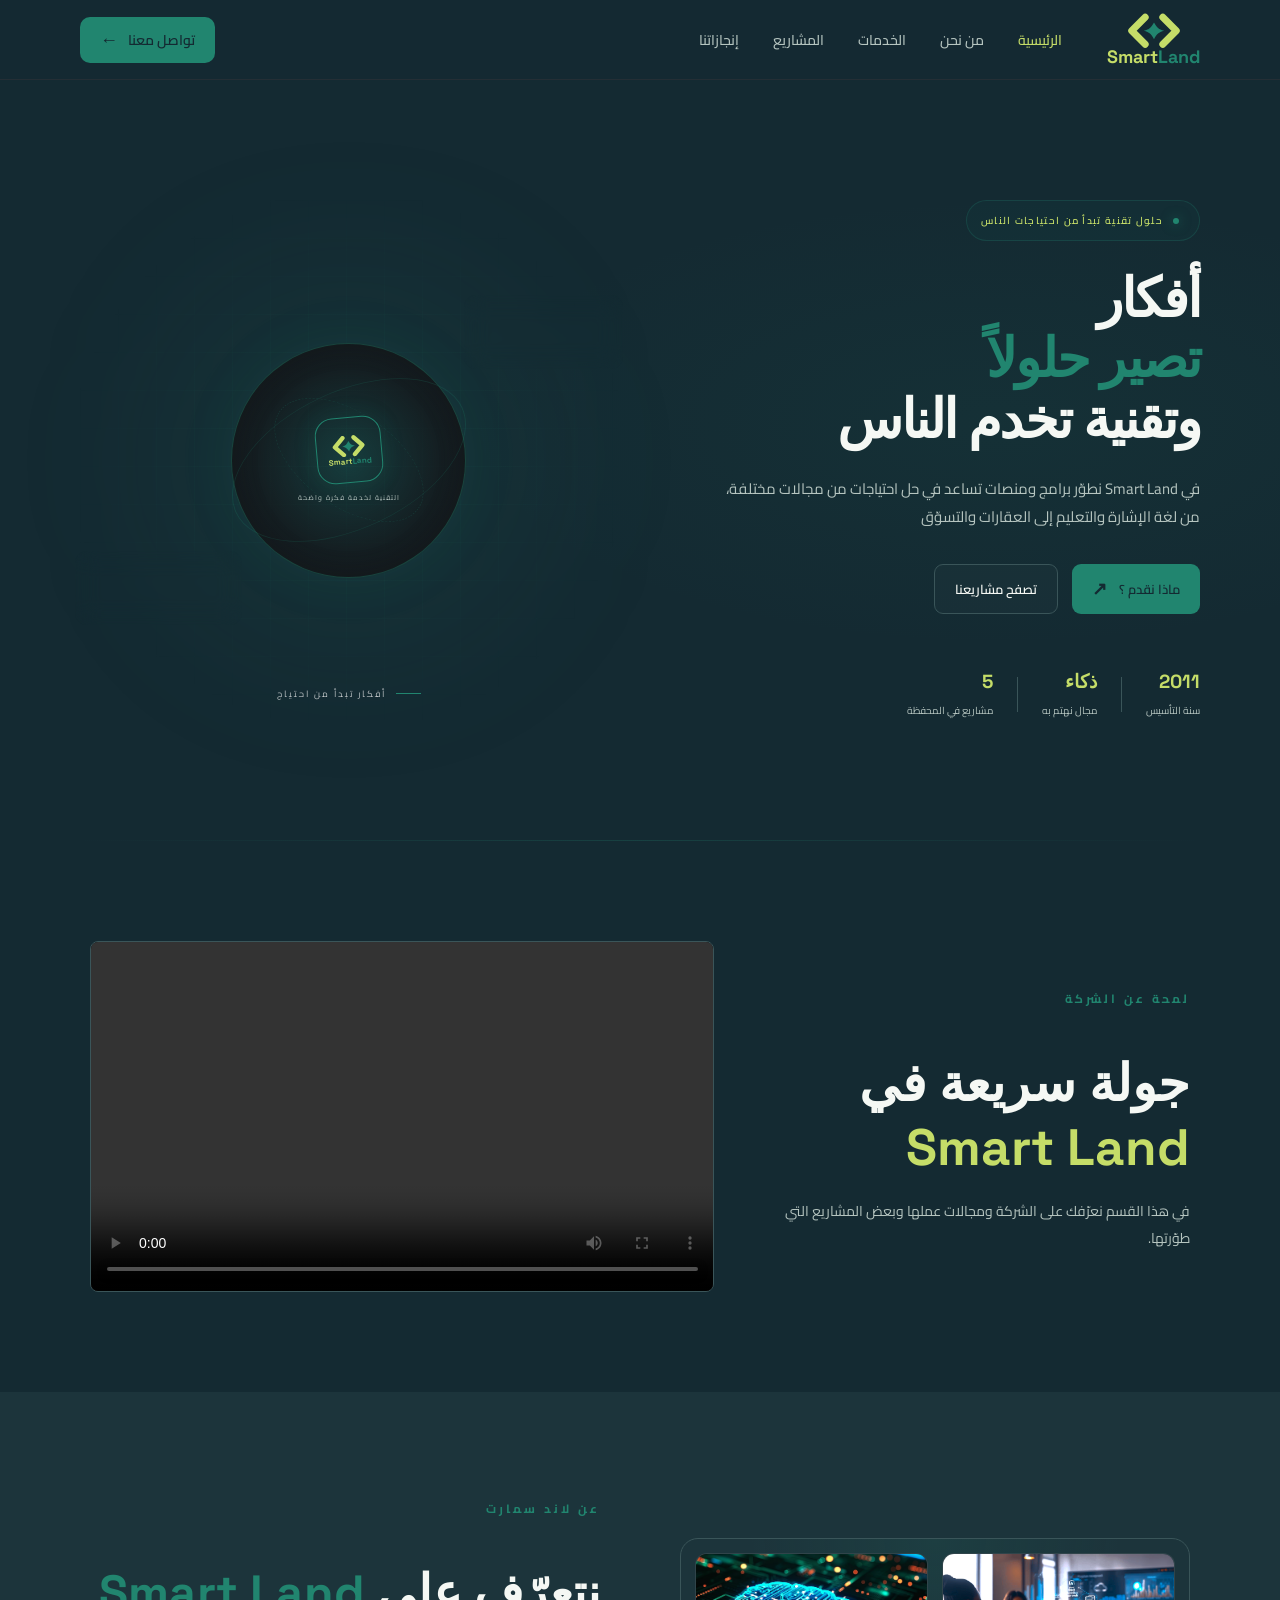
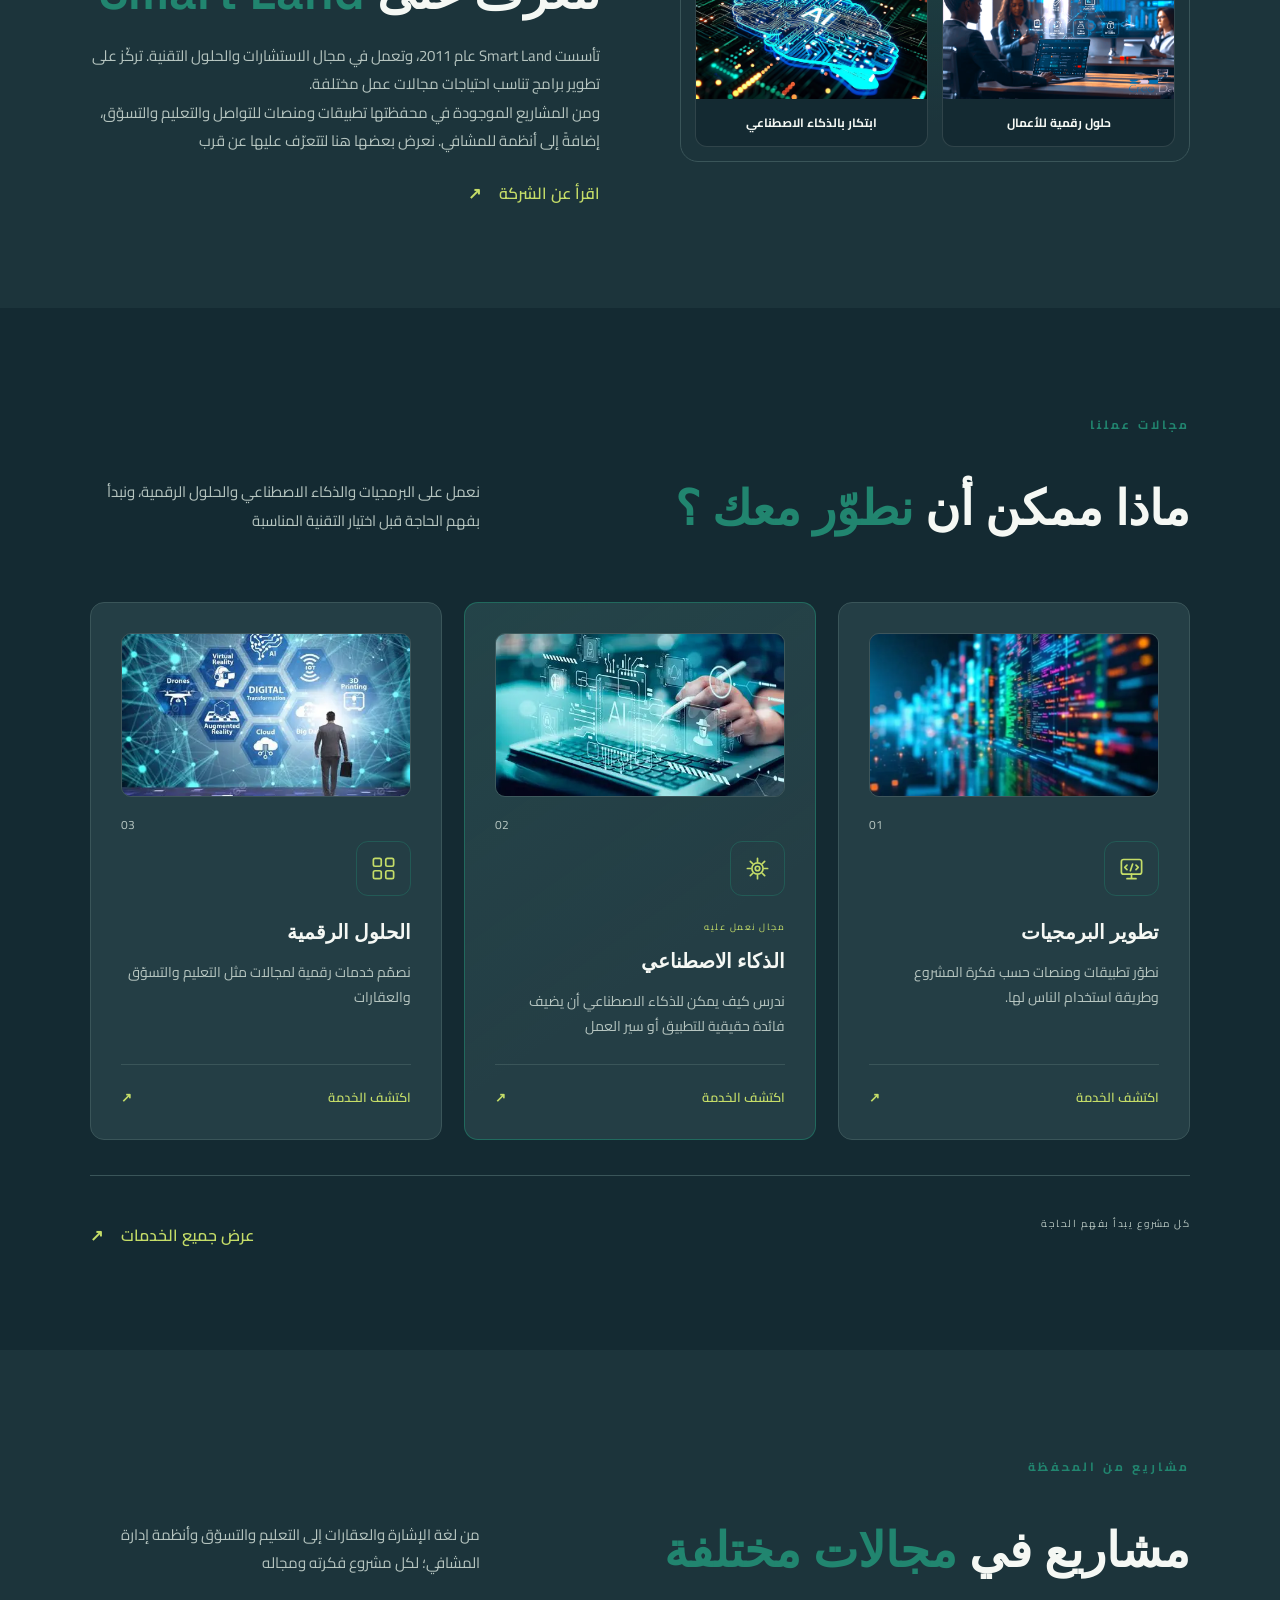
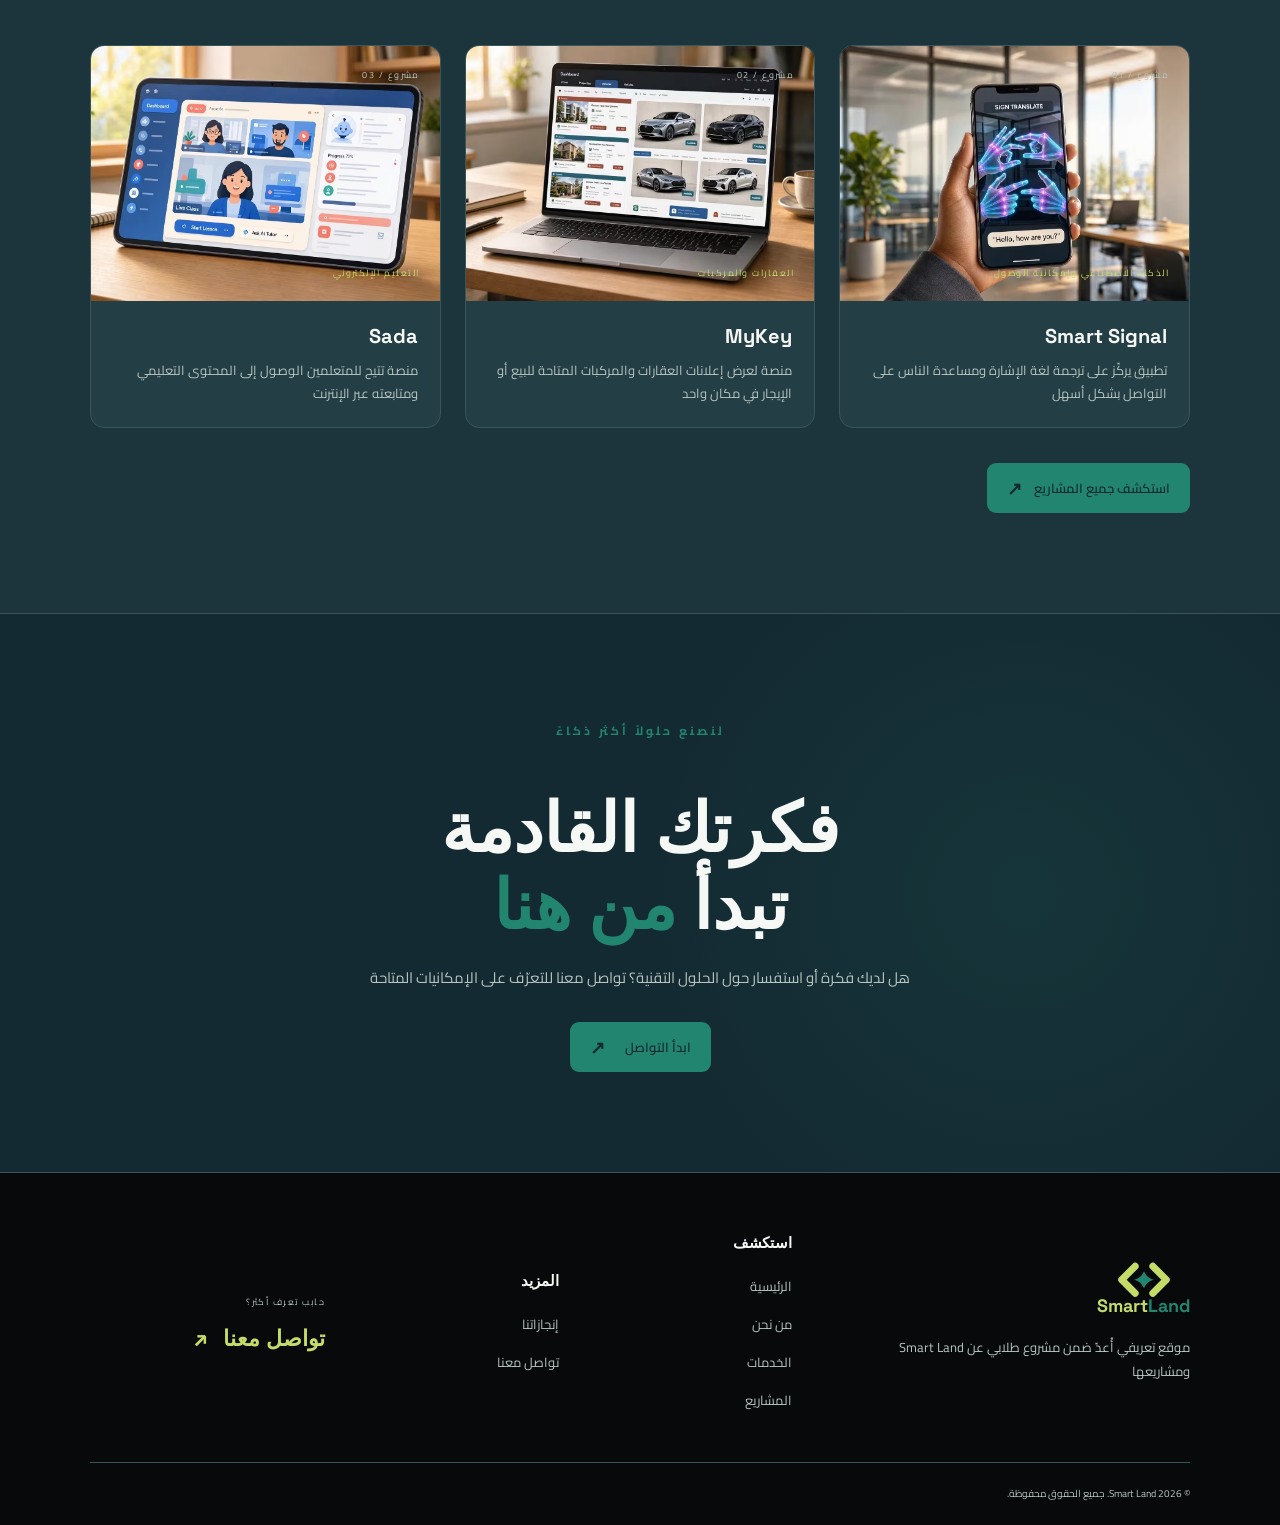
==== commit 0b1e5fb2: "Add files via upload" ====
--- a/index.html
+++ b/index.html
@@ -10,7 +10,7 @@
         content="تعرّف على Land Smart ومشاريعها في تطوير البرمجيات والذكاء الاصطناعي والحلول الرقمية."
     >
 
-    <title>Land Smart | مشاريع وحلول تقنية</title>
+    <title>Smart Land | مشاريع وحلول تقنية</title>
 
     <!-- Google Fonts -->
     <link rel="preconnect" href="https://fonts.googleapis.com">
@@ -73,7 +73,7 @@
                     </h1>
 
                     <p class="hero-description">
-                        في Land Smart نطوّر برامج ومنصات تساعد في حل
+                        في  Smart Land نطوّر برامج ومنصات تساعد في حل
                         احتياجات من مجالات مختلفة، من لغة الإشارة والتعليم
                         إلى العقارات والتسوّق
                     </p>
@@ -205,7 +205,7 @@
                         aria-label="شاهد الفيديو التعريفي لشركة Land Smart"
                     >
                         <source
-                            src="assets/video/ai-sign-language-translation-software-company-smart-land.mp4"
+                            src="assets/video/SmartLand.mp4"
                             type="video/mp4"
                         >
                         متصفحك لا يدعم تشغيل الفيديو.
@@ -223,22 +223,23 @@
             <div class="home-about-container">
 
                 <div class="home-about-visual" data-media-slot="home-company-profile">
-                    <div class="home-about-orbit orbit-a"></div>
-                    <div class="home-about-orbit orbit-b"></div>
-
-                    <div class="home-about-center">
-                        <span class="logo brand-lockup brand-lockup--small home-about-symbol" aria-label="SmartLand">
-                            <img src="assets/logo/smartland-logo.svg" alt="" class="logo-mark" aria-hidden="true">
-                            <span class="logo-wordmark"><span class="logo-word-smart">Smart</span><span class="logo-word-land">Land</span></span>
-                        </span>
-                        <span class="home-about-caption">
-                            تقنية لها هدف
-                        </span>
-                    </div>
-
-                    <div class="home-about-corner">
-                        أفكار / برامج / مشاريع
-                    </div>
+                    <figure class="home-about-image-card">
+                        <img
+                            src="assets/images/smartland2.avif"
+                            alt="فريق يعمل على حلول رقمية باستخدام التقنيات الحديثة"
+                            class="home-about-photo"
+                        >
+                        <figcaption>حلول رقمية للأعمال</figcaption>
+                    </figure>
+
+                    <figure class="home-about-image-card">
+                        <img
+                            src="assets/images/aiSmartLand.avif"
+                            alt="تصميم بصري لمعالج ذكاء اصطناعي"
+                            class="home-about-photo"
+                        >
+                        <figcaption>ابتكار بالذكاء الاصطناعي</figcaption>
+                    </figure>
                 </div>
 
 
@@ -251,11 +252,11 @@
 
                     <h2>
                         نتعرّف على
-                        <span>Land Smart</span>
+                        <span> Smart Land</span>
                     </h2>
 
                     <p>
-                        تأسست Land Smart عام 2011، وتعمل في مجال الاستشارات
+                        تأسست Smart Land عام 2011، وتعمل في مجال الاستشارات
                         والحلول التقنية. تركّز على تطوير برامج تناسب احتياجات
                         مجالات عمل مختلفة.
                     </p>
@@ -310,6 +311,11 @@
                     <!-- Service 01 -->
                     <article class="home-service-card">
 
+                        <img
+                            src="assets/images/coding.webp"
+                            alt="شيفرات برمجية تمثل تطوير التطبيقات والبرمجيات"
+                            class="home-service-image"
+                        >
                         <span class="home-service-number">01</span>
 
                         <div class="home-service-icon">
@@ -340,6 +346,11 @@
                     <!-- Service 02 -->
                     <article class="home-service-card home-service-featured">
 
+                        <img
+                            src="assets/images/ai.webp"
+                            alt="تقنيات الذكاء الاصطناعي والتفاعل الرقمي"
+                            class="home-service-image"
+                        >
                         <span class="home-service-number">02</span>
 
                         <div class="home-service-icon">
@@ -374,6 +385,11 @@
                     <!-- Service 03 -->
                     <article class="home-service-card">
 
+                        <img
+                            src="assets/images/digital%20transform.webp"
+                            alt="التحول الرقمي وتطبيقاته في الأعمال"
+                            class="home-service-image"
+                        >
                         <span class="home-service-number">03</span>
 
                         <div class="home-service-icon">
@@ -595,7 +611,7 @@
                 </a>
 
                 <p class="footer-description">
-                    موقع تعريفي أُعدّ ضمن مشروع طلابي عن Land Smart ومشاريعها
+                    موقع تعريفي أُعدّ ضمن مشروع طلابي عن  Smart Land ومشاريعها
                 </p>
 
             </div>
@@ -640,7 +656,7 @@
 
             <p>
                 © <span id="current-year">2026</span>
-                Land Smart. جميع الحقوق محفوظة.
+                Smart Land. جميع الحقوق محفوظة.
             </p>
 
 
--- a/style.css
+++ b/style.css
@@ -1212,6 +1212,16 @@
     background 0.3s ease;
 }
 
+.service-card-image {
+    display: block;
+    width: 100%;
+    aspect-ratio: 16 / 9;
+    margin-bottom: 24px;
+    border: 1px solid rgba(245, 248, 244, 0.12);
+    border-radius: 9px;
+    object-fit: cover;
+}
+
 .service-card:hover {
   transform: translateY(-7px);
   border-color: rgba(33, 133, 111, 0.6);
@@ -3843,6 +3853,17 @@
     line-height: 1.8;
 }
 
+.contact-info-item a {
+    color: inherit;
+    overflow-wrap: anywhere;
+    transition: color 0.2s ease;
+}
+
+.contact-info-item a:hover,
+.contact-info-item a:focus-visible {
+    color: var(--gold-light);
+}
+
 /* Decorative brand block */
 
 .contact-decoration {
@@ -4109,20 +4130,18 @@
 }
 
 .home-about-visual {
-    min-height: 390px;
-    position: relative;
-    display: flex;
-    align-items: center;
-    justify-content: center;
-    overflow: hidden;
+    display: grid;
+    grid-template-columns: repeat(2, minmax(0, 1fr));
+    align-items: center;
+    gap: 14px;
+    padding: 14px;
     border: 1px solid var(--border, #3A5559);
     border-radius: 18px;
     background:
-        radial-gradient(circle at center, rgba(33, 133, 111, 0.14), transparent 45%),
-        linear-gradient(135deg, #243E45, #142A32);
-}
-
-.home-about-visual::before,
+        radial-gradient(circle at 50% 0, rgba(33, 133, 111, 0.12), transparent 55%),
+        var(--charcoal, #1C343B);
+}
+
 .home-project-visual::before {
     content: "";
     position: absolute;
@@ -4134,53 +4153,33 @@
     pointer-events: none;
 }
 
-.home-about-orbit {
-    position: absolute;
-    width: 250px;
-    height: 250px;
-    border: 1px solid rgba(33, 133, 111, 0.4);
-    border-radius: 50%;
-}
-
-.home-about-orbit.orbit-a {
-    transform: rotateX(65deg) rotate(-25deg);
-}
-
-.home-about-orbit.orbit-b {
-    width: 200px;
-    height: 300px;
-    transform: rotate(45deg);
-    border-color: rgba(33, 133, 111, 0.2);
-}
-
-.home-about-center {
-    position: relative;
-    z-index: 1;
-    display: flex;
-    flex-direction: column;
-    align-items: center;
-    gap: 12px;
-}
-
-.home-about-symbol {
-    width: auto;
-    height: auto;
-    margin-bottom: 12px;
-}
-
-.home-about-caption,
-.home-about-corner {
-    color: var(--gray, #B6C5C0);
-    font-size: 9px;
-    letter-spacing: 2px;
+.home-about-image-card {
+    min-width: 0;
+    overflow: hidden;
+    border: 1px solid rgba(245, 248, 244, 0.12);
+    border-radius: 12px;
+    background: var(--black, #142A32);
+    transition: transform 0.25s ease, border-color 0.25s ease;
+}
+
+.home-about-image-card:hover {
+    transform: translateY(-4px);
+    border-color: rgba(197, 221, 104, 0.55);
+}
+
+.home-about-photo {
+    display: block;
+    width: 100%;
+    aspect-ratio: 16 / 10;
+    object-fit: cover;
+}
+
+.home-about-image-card figcaption {
+    padding: 12px 14px;
+    color: var(--white, #F5F8F4);
+    font-size: 12px;
+    font-weight: 700;
     text-align: center;
-}
-
-.home-about-corner {
-    position: absolute;
-    bottom: 20px;
-    left: 15px;
-    right: 15px;
 }
 
 .home-about-content h2,
@@ -4281,6 +4280,16 @@
     align-self: flex-end;
     color: var(--gray, #B6C5C0);
     font-size: 12px;
+}
+
+.home-service-image {
+    display: block;
+    width: 100%;
+    aspect-ratio: 16 / 9;
+    margin-bottom: 16px;
+    border: 1px solid rgba(245, 248, 244, 0.12);
+    border-radius: 10px;
+    object-fit: cover;
 }
 
 .home-service-icon {
@@ -4788,7 +4797,9 @@
     }
 
     .home-about-visual {
-        min-height: 310px;
+        grid-template-columns: 1fr;
+        gap: 12px;
+        padding: 12px;
     }
 
     .home-section-heading {
